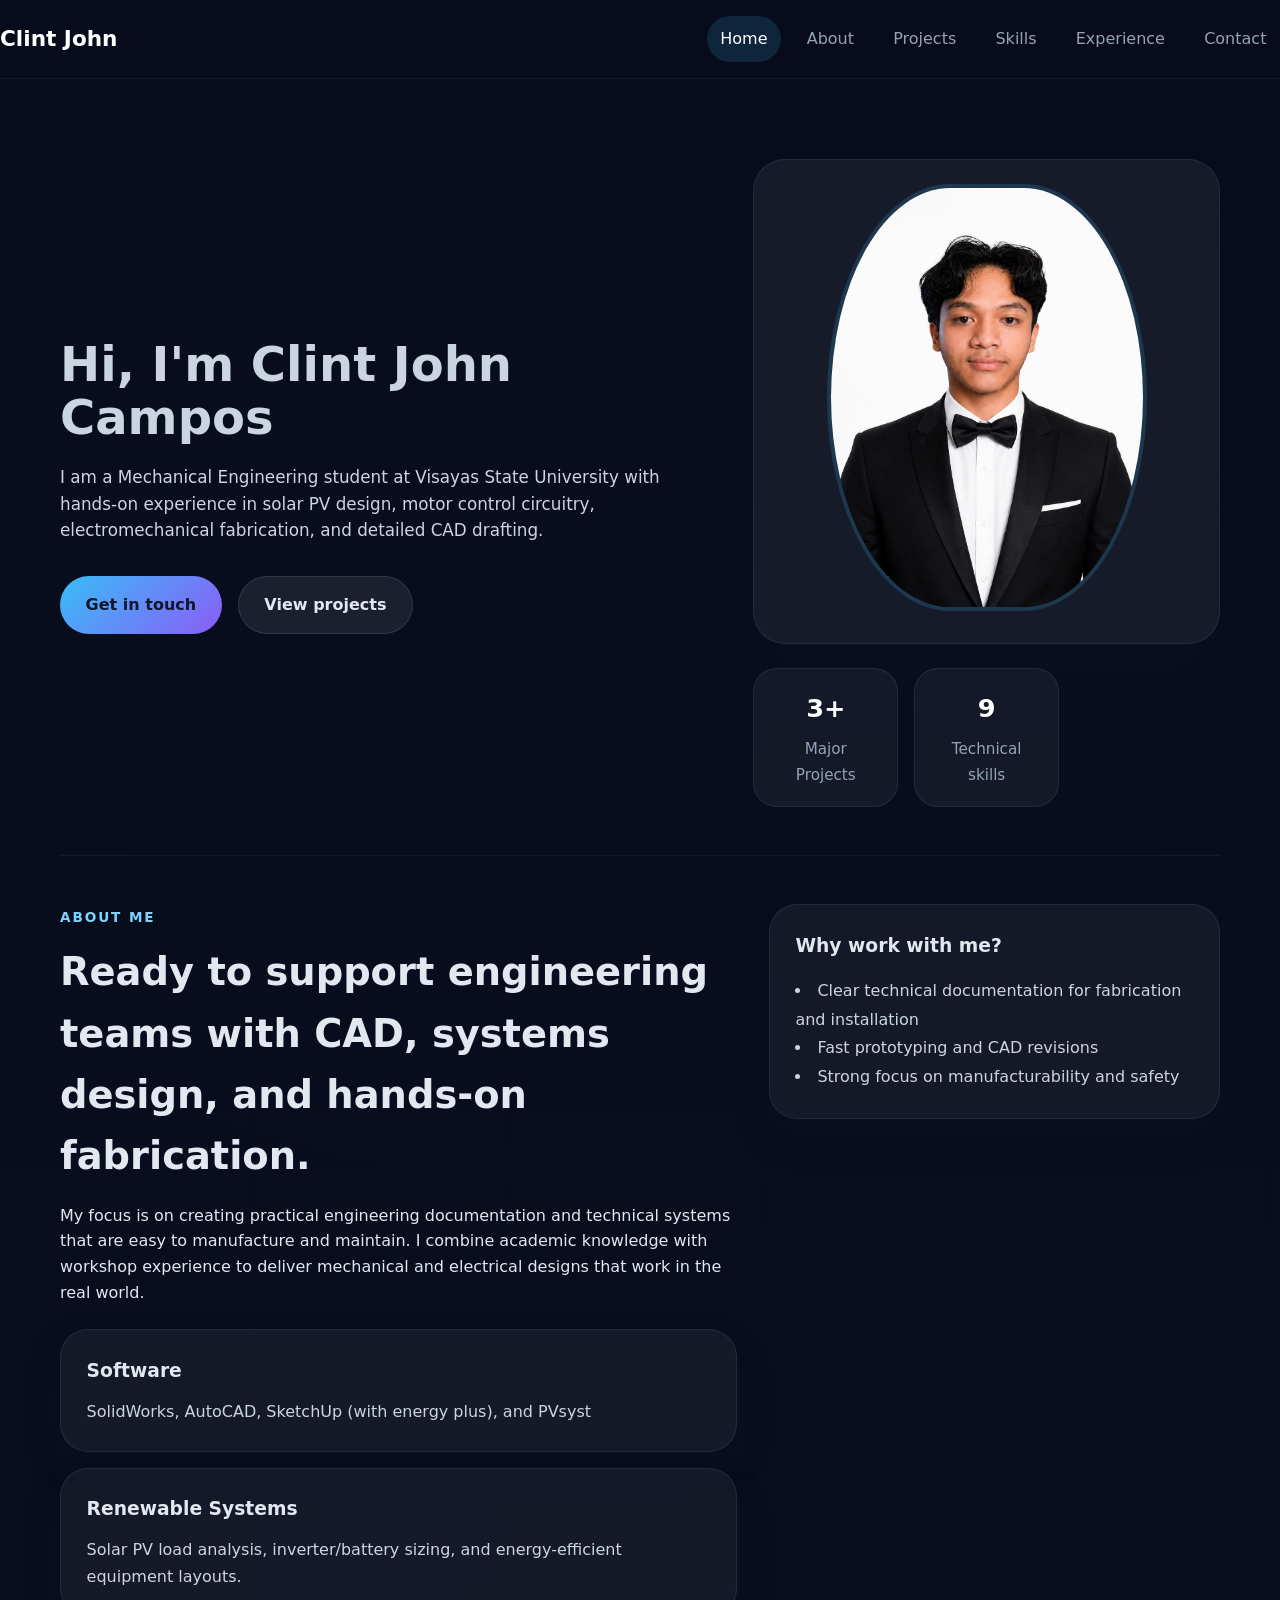
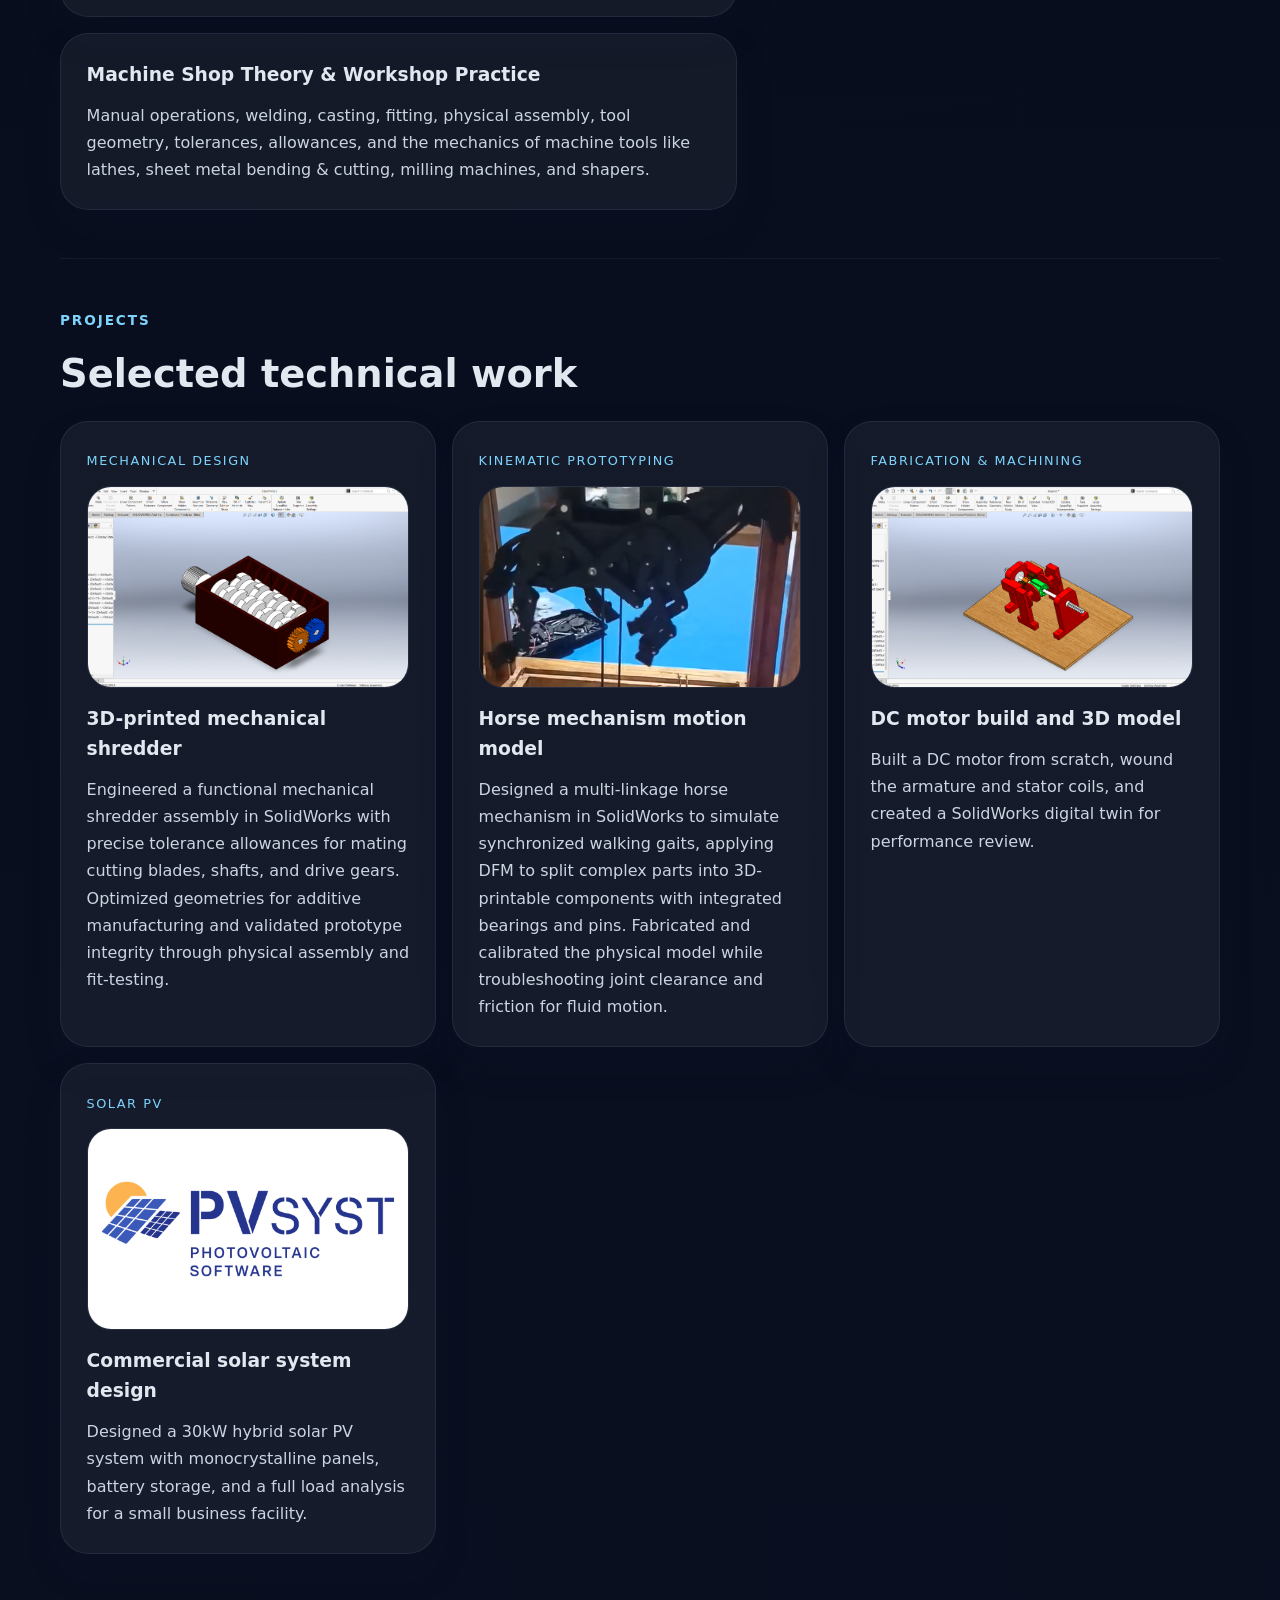
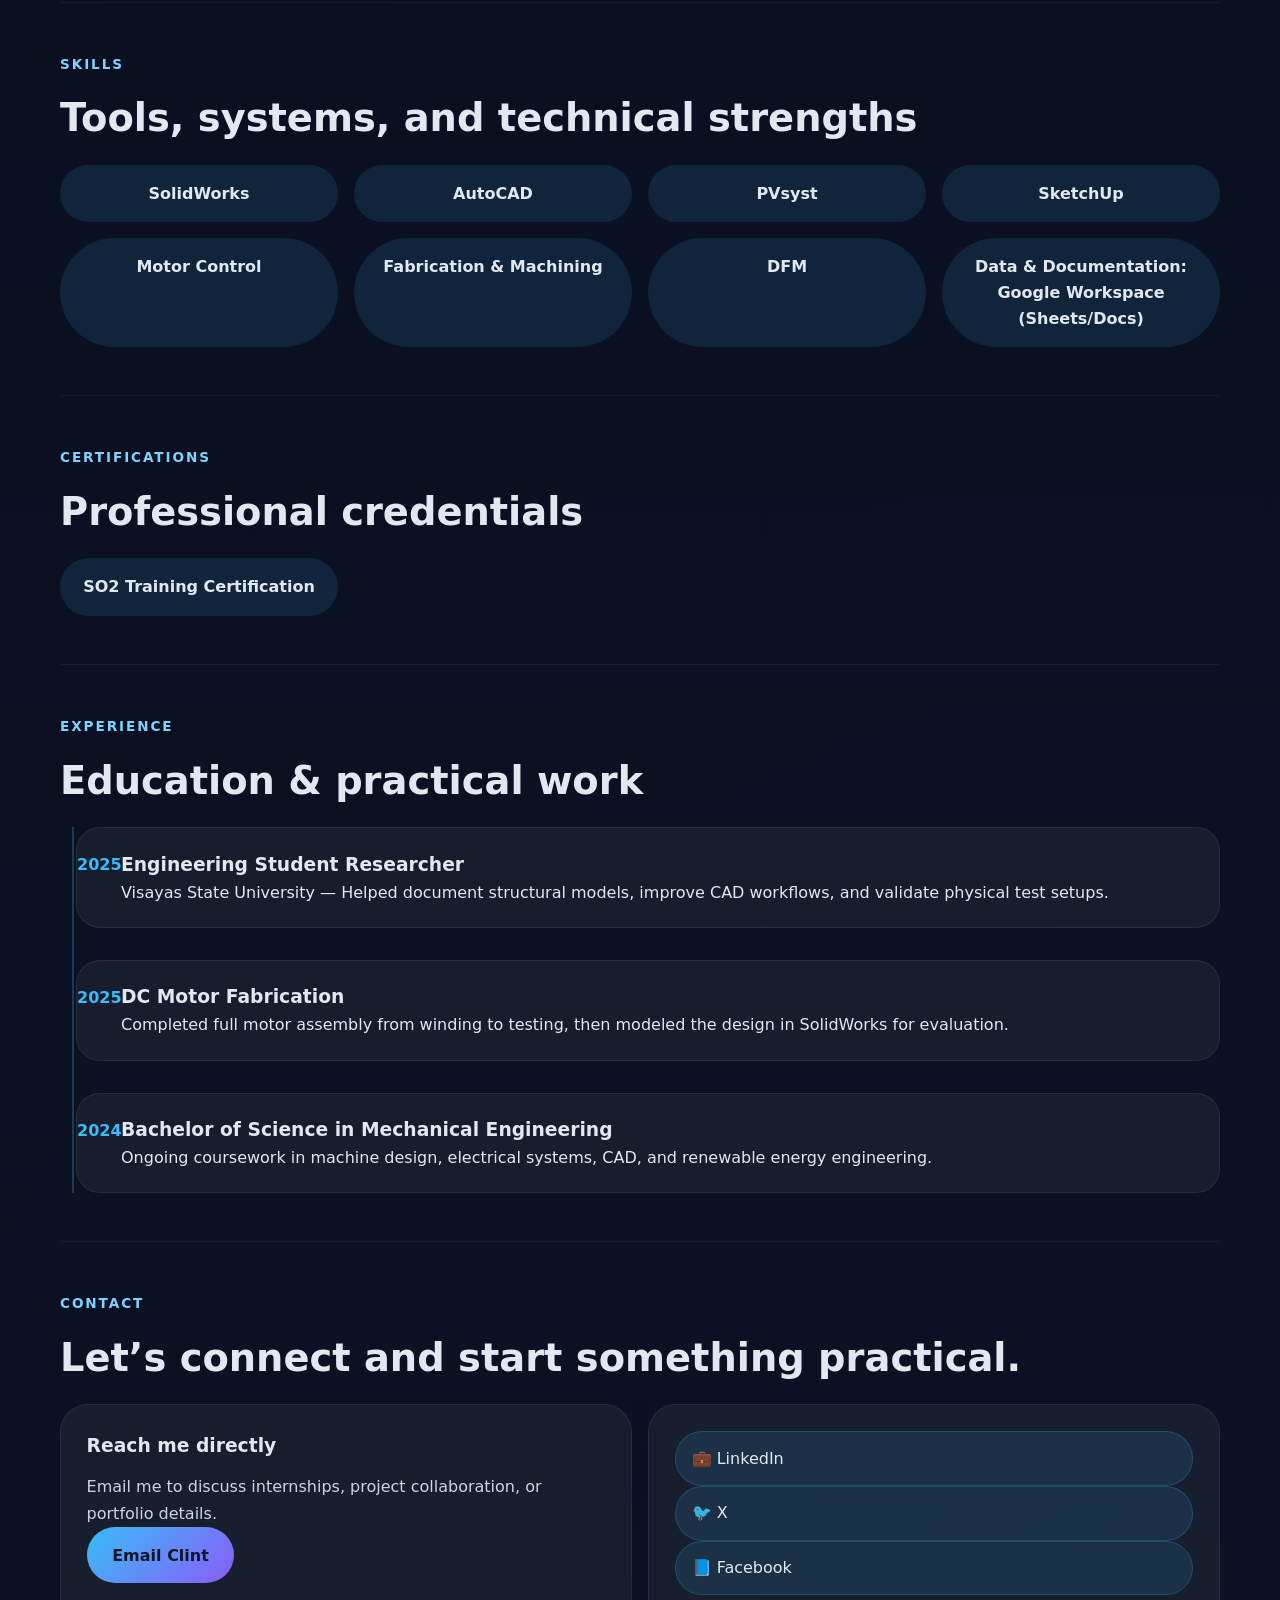
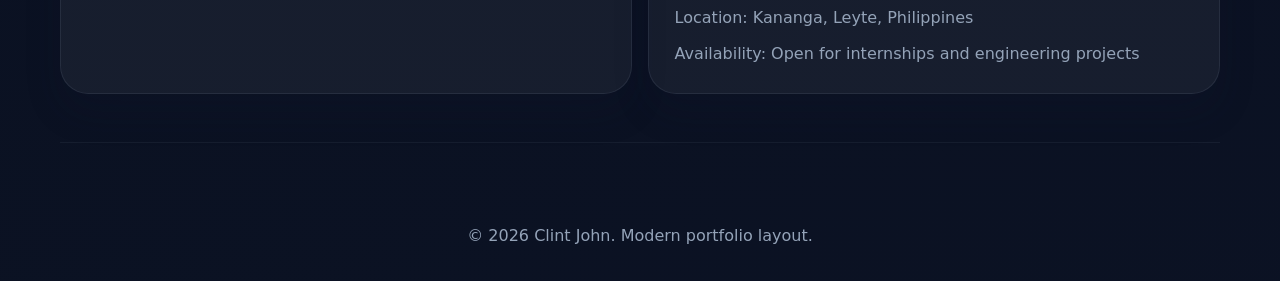
==== porfolio/index.html @ 3cd48ed6 "Move portfolio files to root for cleaner URL" ====
<!DOCTYPE html>
<html lang="en">
<head>
    <meta charset="UTF-8">
    <meta name="viewport" content="width=device-width, initial-scale=1.0">
    <title>Clint John Campos — Mechanical Draftsman Portfolio</title>
    <link rel="stylesheet" href="styles.css">
</head>
<body>
    <div class="page-shell">
        <header class="topbar">
            <a class="logo" href="#home">Clint John</a>
            <nav>
                <a href="#home" class="active">Home</a>
                <a href="#about">About</a>
                <a href="#projects">Projects</a>
                <a href="#skills">Skills</a>
                <a href="#experience">Experience</a>
                <a href="#contact">Contact</a>
            </nav>
        </header>

        <main class="container">
            <section id="home" class="hero section">
                <div class="hero-copy">
                    <h1 class="hero-greeting">Hi, I'm Clint John Campos</h1>
                    <p>I am a Mechanical Engineering student at Visayas State University with hands-on experience in solar PV design, motor control circuitry, electromechanical fabrication, and detailed CAD drafting.</p>
                    <div class="hero-actions">
                        <a href="#contact" class="button-primary">Get in touch</a>
                        <a href="#projects" class="button-secondary">View projects</a>
                    </div>
                </div>
                <div class="hero-panel">
                    <div class="hero-image-card">
                        <img src="assets/id.jpg" alt="Clint John Campos">
                    </div>
                    <div class="hero-stats">
                        <div>
                            <strong>3+</strong>
                            <span>Major Projects</span>
                        </div>
                        <div>
                            <strong>9</strong>
                            <span>Technical skills</span>
                        </div>
                    </div>
                </div>
            </section>

            <section id="about" class="section split-section">
                <div>
                    <div class="section-title">
                        <p class="section-label">About me</p>
                        <h2>Ready to support engineering teams with CAD, systems design, and hands-on fabrication.</h2>
                    </div>
                    <p>My focus is on creating practical engineering documentation and technical systems that are easy to manufacture and maintain. I combine academic knowledge with workshop experience to deliver mechanical and electrical designs that work in the real world.</p>
                    <div class="feature-list">
                        <div class="feature-card">
                            <h3>Software</h3>
                            <p>SolidWorks, AutoCAD, SketchUp (with energy plus), and PVsyst</p>
                        </div>
                        <div class="feature-card">
                            <h3>Renewable Systems</h3>
                            <p>Solar PV load analysis, inverter/battery sizing, and energy-efficient equipment layouts.</p>
                        </div>
                        <div class="feature-card">
                            <h3>Machine Shop Theory & Workshop Practice</h3>
                            <p>Manual operations, welding, casting, fitting, physical assembly, tool geometry, tolerances, allowances, and the mechanics of machine tools like lathes, sheet metal bending & cutting, milling machines, and shapers.</p>
                        </div>
                    </div>
                </div>
                <div class="about-panel">
                    <div class="about-card">
                        <h3>Why work with me?</h3>
                        <ul>
                            <li>Clear technical documentation for fabrication and installation</li>
                            <li>Fast prototyping and CAD revisions</li>
                            <li>Strong focus on manufacturability and safety</li>
                        </ul>
                    </div>
                </div>
            </section>

            <section id="projects" class="section">
                <div class="section-title">
                    <p class="section-label">Projects</p>
                    <h2>Selected technical work</h2>
                </div>
                <div class="card-grid project-grid">
                    <a href="#project-mechanical-design" class="card card-link">
                        <span class="card-label">Mechanical Design</span>
                        <div class="card-image-wrap">
                            <img src="assets/motor.png" alt="DC motor build and 3D model" class="card-image">
                        </div>
                        <h3>3D-printed mechanical shredder</h3>
                        <p>Engineered a functional mechanical shredder assembly in SolidWorks with precise tolerance allowances for mating cutting blades, shafts, and drive gears. Optimized geometries for additive manufacturing and validated prototype integrity through physical assembly and fit-testing.</p>
                    </a>
                    <a href="#project-kinematic-prototyping" class="card card-link">
                        <span class="card-label">Kinematic Prototyping</span>
                        <div class="card-image-wrap">
                            <img src="assets/horse.png" alt="Horse mechanism motion model" class="card-image">
                        </div>
                        <h3>Horse mechanism motion model</h3>
                        <p>Designed a multi-linkage horse mechanism in SolidWorks to simulate synchronized walking gaits, applying DFM to split complex parts into 3D-printable components with integrated bearings and pins. Fabricated and calibrated the physical model while troubleshooting joint clearance and friction for fluid motion.</p>
                    </a>
                    <a href="#contact" class="card card-link">
                        <span class="card-label">Fabrication & Machining</span>
                        <div class="card-image-wrap">
                            <img src="assets/shredder.png" alt="3D-printed mechanical shredder" class="card-image">
                        </div>
                        <h3>DC motor build and 3D model</h3>
                        <p>Built a DC motor from scratch, wound the armature and stator coils, and created a SolidWorks digital twin for performance review.</p>
                    </a>
                    <a href="#contact" class="card card-link">
                        <span class="card-label">Solar PV</span>
                        <div class="card-image-wrap">
                            <img src="assets/open-graph.png" alt="Commercial solar system design" class="card-image">
                        </div>
                        <h3>Commercial solar system design</h3>
                        <p>Designed a 30kW hybrid solar PV system with monocrystalline panels, battery storage, and a full load analysis for a small business facility.</p>
                    </a>
                </div>
            </section>

            <section id="skills" class="section">
                <div class="section-title">
                    <p class="section-label">Skills</p>
                    <h2>Tools, systems, and technical strengths</h2>
                </div>
                <div class="skills-grid">
                    <div class="skill-pill">SolidWorks</div>
                    <div class="skill-pill">AutoCAD</div>
                    <div class="skill-pill">PVsyst</div>
                    <div class="skill-pill">SketchUp</div>
                    <div class="skill-pill">Motor Control</div>
                    <div class="skill-pill">Fabrication & Machining</div>
                    <div class="skill-pill">DFM</div>
                    <div class="skill-pill">Data & Documentation: Google Workspace (Sheets/Docs)</div>
                </div>
            </section>

            <section id="certifications" class="section">
                <div class="section-title">
                    <p class="section-label">Certifications</p>
                    <h2>Professional credentials</h2>
                </div>
                <div class="skills-grid">
                    <div class="skill-pill">SO2 Training Certification</div>
                </div>
            </section>

            <section id="experience" class="section timeline-section">
                <div class="section-title">
                    <p class="section-label">Experience</p>
                    <h2>Education & practical work</h2>
                </div>
                <div class="timeline-list">
                    <div class="timeline-item">
                        <span>2025</span>
                        <div>
                            <h3>Engineering Student Researcher</h3>
                            <p>Visayas State University — Helped document structural models, improve CAD workflows, and validate physical test setups.</p>
                        </div>
                    </div>
                    <div class="timeline-item">
                        <span>2025</span>
                        <div>
                            <h3>DC Motor Fabrication</h3>
                            <p>Completed full motor assembly from winding to testing, then modeled the design in SolidWorks for evaluation.</p>
                        </div>
                    </div>
                    <div class="timeline-item">
                        <span>2024</span>
                        <div>
                            <h3>Bachelor of Science in Mechanical Engineering</h3>
                            <p>Ongoing coursework in machine design, electrical systems, CAD, and renewable energy engineering.</p>
                        </div>
                    </div>
                </div>
            </section>

            <section id="contact" class="section contact-section">
                <div class="section-title">
                    <p class="section-label">Contact</p>
                    <h2>Let’s connect and start something practical.</h2>
                </div>
                <div class="contact-grid">
                    <div class="contact-card">
                        <h3>Reach me directly</h3>
                        <p>Email me to discuss internships, project collaboration, or portfolio details.</p>
                        <a class="button-primary" href="https://mail.google.com/mail/?view=cm&fs=1&to=clintjohn.campos24@gmail.com" target="_blank" rel="noreferrer">Email Clint</a>
                    </div>
                    <div class="contact-card contact-links">
                        <a class="contact-icon" href="https://www.linkedin.com/in/clint-john-campos-a99242406" target="_blank" rel="noreferrer">💼 LinkedIn</a>
                        <a class="contact-icon" href="https://x.com/Clint_John1124" target="_blank" rel="noreferrer">🐦 X</a>
                        <a class="contact-icon" href="https://www.facebook.com/clintjohn.campos1124" target="_blank" rel="noreferrer">📘 Facebook</a>
                        <div class="contact-meta">
                            <p>Location: Kananga, Leyte, Philippines</p>
                            <p>Availability: Open for internships and engineering projects</p>
                        </div>
                    </div>
                </div>
            </section>
        </main>

        <footer class="footer">
            <p>© 2026 Clint John. Modern portfolio layout.</p>
        </footer>
    </div>

    <!-- Image Lightbox Modal -->
    <div id="imageModal" class="image-modal">
        <div class="modal-content">
            <button class="modal-close" aria-label="Close image">&times;</button>
            <img id="modalImage" src="" alt="Expanded project image">
            <button class="modal-prev" aria-label="Previous image">&larr;</button>
            <button class="modal-next" aria-label="Next image">&rarr;</button>
        </div>
    </div>

    <script src="script.js"></script>
</body>
</html>
---- porfolio/styles.css ----
* {
    box-sizing: border-box;
    margin: 0;
    padding: 0;
}

body {
    font-family: Inter, system-ui, -apple-system, BlinkMacSystemFont, 'Segoe UI', sans-serif;
    background: radial-gradient(circle at top, rgba(56, 189, 248, 0.14), transparent 35%),
                radial-gradient(circle at bottom right, rgba(124, 58, 237, 0.12), transparent 28%),
                #020617;
    color: #e2e8f0;
    min-height: 100vh;
    line-height: 1.6;
    scroll-behavior: smooth;
}

.page-shell {
    background: linear-gradient(180deg, rgba(8, 12, 28, 0.96), rgba(11, 18, 35, 0.98));
    min-height: 100vh;
}

.container {
    width: min(1160px, calc(100% - 2rem));
    margin: 0 auto;
    padding: 1rem 0 3rem;
}

.topbar {
    position: sticky;
    top: 0;
    z-index: 20;
    display: flex;
    align-items: center;
    justify-content: space-between;
    gap: 1rem;
    padding: 1rem 0;
    backdrop-filter: blur(16px);
    background: rgba(8, 12, 28, 0.8);
    border-bottom: 1px solid rgba(148, 163, 184, 0.08);
}

.logo {
    color: #ffffff;
    font-size: 1.35rem;
    font-weight: 700;
    text-decoration: none;
}

nav {
    display: flex;
    flex-wrap: wrap;
    gap: 0.75rem;
    align-items: center;
}

nav a {
    color: #94a3b8;
    text-decoration: none;
    padding: 0.65rem 0.85rem;
    border-radius: 999px;
    transition: background 0.2s ease, color 0.2s ease;
}

nav a:hover,
nav a.active {
    background: rgba(56, 189, 248, 0.14);
    color: #ffffff;
}

.section {
    padding: 3rem 0;
    border-bottom: 1px solid rgba(148, 163, 184, 0.08);
}

.section-label {
    display: inline-block;
    margin-bottom: 0.75rem;
    color: #7dd3fc;
    font-weight: 700;
    text-transform: uppercase;
    letter-spacing: 0.14em;
    font-size: 0.85rem;
}

.section-title h2 {
    font-size: clamp(2rem, 3vw, 2.8rem);
    margin-bottom: 1rem;
}

.hero {
    display: grid;
    grid-template-columns: 1.4fr 1fr;
    gap: 2.5rem;
    align-items: center;
    padding: 4rem 0 3rem;
}

.hero-copy {
    max-width: 680px;
}

.eyebrow {
    display: inline-block;
    margin-bottom: 1rem;
    color: #7dd3fc;
    font-weight: 700;
    letter-spacing: 0.12em;
    text-transform: uppercase;
    font-size: 0.85rem;
}

.hero-greeting {
    font-size: clamp(1rem, 2.2vw, 1.4rem);
    color: #cbd5e1;
    margin: 0.35rem 0 1rem;
    font-weight: 700;
    max-width: 320px;
}

.hero-copy h1 {
    font-size: clamp(2rem, 4vw, 3rem);
    line-height: 1.1;
    margin-bottom: 1.25rem;
    max-width: 100%;
}

.hero-copy p {
    max-width: 62ch;
    color: #cbd5e1;
    margin-bottom: 2rem;
    font-size: 1.05rem;
}

.hero-actions {
    display: flex;
    flex-wrap: wrap;
    gap: 1rem;
}

.button-primary,
.button-secondary {
    display: inline-flex;
    align-items: center;
    justify-content: center;
    gap: 0.5rem;
    padding: 0.95rem 1.6rem;
    border-radius: 999px;
    text-decoration: none;
    font-weight: 600;
    transition: transform 0.2s ease, box-shadow 0.2s ease, background 0.2s ease;
}

.button-primary {
    background: linear-gradient(135deg, #38bdf8, #8b5cf6);
    color: #0f172a;
}

.button-secondary {
    background: rgba(255,255,255,0.08);
    border: 1px solid rgba(148,163,184,0.18);
    color: #e2e8f0;
}

.button-primary:hover,
.button-secondary:hover {
    transform: translateY(-2px);
    box-shadow: 0 18px 45px rgba(56, 189, 248, 0.18);
}

.hero-panel {
    display: grid;
    gap: 1.5rem;
}

.hero-image-card {
    background: rgba(255,255,255,0.06);
    border: 1px solid rgba(148, 163, 184, 0.12);
    border-radius: 2rem;
    padding: 1.5rem;
    box-shadow: 0 30px 80px rgba(15, 23, 42, 0.25);
    text-align: center;
}

.hero-image-card img {
    width: min(100%, 320px);
    max-width: 320px;
    aspect-ratio: 3 / 4;
    object-fit: cover;
    border-radius: 50% / 65%;
    border: 4px solid rgba(56, 189, 248, 0.18);
}

.hero-stats {
    display: grid;
    grid-template-columns: repeat(3, minmax(0, 1fr));
    gap: 1rem;
}

.hero-stats div {
    background: rgba(255,255,255,0.05);
    border: 1px solid rgba(148, 163, 184, 0.12);
    border-radius: 1.5rem;
    padding: 1.2rem;
    text-align: center;
}

.hero-stats strong {
    display: block;
    font-size: 1.6rem;
    margin-bottom: 0.45rem;
    color: #ffffff;
}

.hero-stats span {
    color: #94a3b8;
    font-size: 0.95rem;
}

.split-section {
    display: grid;
    grid-template-columns: 1.5fr 1fr;
    gap: 2rem;
    align-items: start;
}

.feature-list,
.card-grid,
.skills-grid,
.timeline-list,
.contact-grid {
    display: grid;
    gap: 1rem;
}

.feature-list {
    margin-top: 1.5rem;
}

.feature-card,
.card,
.about-card,
.contact-card {
    background: rgba(255,255,255,0.05);
    border: 1px solid rgba(148, 163, 184, 0.12);
    border-radius: 1.75rem;
    padding: 1.6rem;
    box-shadow: 0 18px 35px rgba(15, 23, 42, 0.18);
    transition: transform 0.25s ease, box-shadow 0.25s ease, border-color 0.25s ease;
}

.card-link {
    display: block;
    color: inherit;
    text-decoration: none;
}

.card-link:focus-visible {
    outline: 3px solid rgba(56, 189, 248, 0.45);
    outline-offset: 4px;
}

.card:hover,
.card-link:hover {
    transform: translateY(-6px);
    box-shadow: 0 30px 65px rgba(15, 23, 42, 0.28);
    border-color: rgba(56, 189, 248, 0.24);
}

.feature-card h3,
.card h3,
.about-card h3,
.contact-card h3 {
    margin-bottom: 0.75rem;
}

.card-image-wrap {
    overflow: hidden;
    border-radius: 1.5rem;
    margin-bottom: 1rem;
    border: 1px solid rgba(148, 163, 184, 0.15);
}

.card-image {
    width: 100%;
    display: block;
    object-fit: cover;
    aspect-ratio: 16 / 10;
    transition: transform 0.35s ease;
}

.card:hover .card-image {
    transform: scale(1.04);
}

.feature-card p,
.card p,
.about-card p,
.contact-card p {
    color: #cbd5e1;
    line-height: 1.7;
}

.about-card ul {
    list-style: disc inside;
    color: #cbd5e1;
    margin-top: 1rem;
    line-height: 1.8;
}

.project-grid {
    grid-template-columns: repeat(3, minmax(0, 1fr));
}

.project-grid .card {
    min-height: 230px;
}

.card-label {
    display: inline-flex;
    margin-bottom: 0.85rem;
    font-size: 0.8rem;
    letter-spacing: 0.12em;
    text-transform: uppercase;
    color: #7dd3fc;
}

.skills-grid {
    grid-template-columns: repeat(4, minmax(0, 1fr));
}

.skill-pill {
    padding: 1rem 1.25rem;
    border-radius: 999px;
    background: rgba(56, 189, 248, 0.12);
    color: #e2e8f0;
    text-align: center;
    font-weight: 600;
}

.timeline-list {
    position: relative;
    padding-left: 1rem;
}

.timeline-list::before {
    content: '';
    position: absolute;
    left: 12px;
    top: 0;
    bottom: 0;
    width: 2px;
    background: rgba(56, 189, 248, 0.25);
}

.timeline-item {
    position: relative;
    padding: 1.35rem 1.5rem 1.35rem 2.75rem;
    border-radius: 1.5rem;
    background: rgba(255,255,255,0.05);
    border: 1px solid rgba(148, 163, 184, 0.12);
}

.timeline-item + .timeline-item {
    margin-top: 1rem;
}

.timeline-item span {
    position: absolute;
    left: 0;
    top: 1.5rem;
    width: 2.5rem;
    color: #38bdf8;
    font-weight: 700;
}

.contact-grid {
    grid-template-columns: 1fr 1fr;
}

.contact-links {
    display: grid;
}

.contact-meta p {
    color: #94a3b8;
    margin: 0.55rem 0 0;
}

.footer {
    padding: 2rem 0;
    text-align: center;
    color: #94a3b8;
}

.contact-icon {
    display: inline-flex;
    align-items: center;
    gap: 0.4rem;
    color: #e2e8f0;
    text-decoration: none;
    background: rgba(56, 189, 248, 0.12);
    border: 1px solid rgba(56, 189, 248, 0.2);
    padding: 0.85rem 1rem;
    border-radius: 999px;
    position: relative;
    overflow: hidden;
    transition: transform 0.2s ease, background 0.2s ease, box-shadow 0.2s ease;
}

.contact-icon:hover {
    background: rgba(56, 189, 248, 0.22);
    transform: translateY(-1px);
    box-shadow: 0 14px 26px rgba(56, 189, 248, 0.18);
}

.contact-icon:active {
    transform: translateY(0) scale(0.98);
}

.contact-icon .ripple {
    position: absolute;
    border-radius: 50%;
    background: rgba(255, 255, 255, 0.35);
    transform: scale(0);
    animation: ripple 0.65s ease-out;
    pointer-events: none;
}

@keyframes ripple {
    to {
        transform: scale(14);
        opacity: 0;
    }
}

/* Image Lightbox Modal */
.image-modal {
    display: none;
    position: fixed;
    top: 0;
    left: 0;
    width: 100%;
    height: 100%;
    background: rgba(0, 0, 0, 0.9);
    z-index: 1000;
    align-items: center;
    justify-content: center;
    animation: fadeIn 0.3s ease;
    backdrop-filter: blur(4px);
}

.image-modal.active {
    display: flex;
}

@keyframes fadeIn {
    from {
        opacity: 0;
    }
    to {
        opacity: 1;
    }
}

.modal-content {
    position: relative;
    max-width: 90vw;
    max-height: 85vh;
    animation: slideUp 0.3s ease;
}

@keyframes slideUp {
    from {
        transform: translateY(20px);
        opacity: 0;
    }
    to {
        transform: translateY(0);
        opacity: 1;
    }
}

#modalImage {
    width: 100%;
    height: 100%;
    object-fit: contain;
    border-radius: 1rem;
    box-shadow: 0 50px 120px rgba(0, 0, 0, 0.4);
}

.modal-close {
    position: absolute;
    top: -45px;
    right: 0;
    background: rgba(255, 255, 255, 0.1);
    border: 1px solid rgba(255, 255, 255, 0.2);
    color: #ffffff;
    font-size: 2.5rem;
    width: 50px;
    height: 50px;
    border-radius: 50%;
    cursor: pointer;
    display: flex;
    align-items: center;
    justify-content: center;
    transition: background 0.2s ease, transform 0.2s ease;
    padding: 0;
}

.modal-close:hover {
    background: rgba(255, 255, 255, 0.2);
    transform: scale(1.1);
}

.modal-close:active {
    transform: scale(0.95);
}

.modal-prev,
.modal-next {
    position: absolute;
    top: 50%;
    transform: translateY(-50%);
    background: rgba(255, 255, 255, 0.1);
    border: 1px solid rgba(255, 255, 255, 0.2);
    color: #ffffff;
    font-size: 1.8rem;
    width: 50px;
    height: 50px;
    border-radius: 50%;
    cursor: pointer;
    display: flex;
    align-items: center;
    justify-content: center;
    transition: background 0.2s ease, transform 0.2s ease;
    padding: 0;
}

.modal-prev:hover,
.modal-next:hover {
    background: rgba(255, 255, 255, 0.2);
}

.modal-prev:active,
.modal-next:active {
    transform: translateY(-50%) scale(0.9);
}

.modal-prev {
    left: -70px;
}

.modal-next {
    right: -70px;
}

.modal-prev:disabled,
.modal-next:disabled {
    opacity: 0.3;
    cursor: not-allowed;
}

.card-image {
    cursor: pointer;
}

.card-image:hover {
    opacity: 0.9;
}

@media (max-width: 768px) {
    .modal-close {
        top: 10px;
        right: 10px;
    }

    .modal-prev,
    .modal-next {
        width: 40px;
        height: 40px;
        font-size: 1.4rem;
    }

    .modal-prev {
        left: 10px;
    }

    .modal-next {
        right: 10px;
    }

    .modal-content {
        max-width: 95vw;
        max-height: 80vh;
    }
}

@media (max-width: 980px) {
    .hero,
    .split-section,
    .contact-grid {
        grid-template-columns: 1fr;
    }

    .hero-stats,
    .hero-actions,
    .project-grid,
    .skills-grid {
        grid-template-columns: 1fr;
    }
}

@media (max-width: 760px) {
    .topbar {
        flex-direction: column;
        align-items: flex-start;
    }

    nav {
        justify-content: center;
    }
}

@media (max-width: 520px) {
    .hero-copy h1 {
        font-size: 2.4rem;
    }

    .button-primary,
    .button-secondary {
        width: 100%;
    }

    .hero-image-card img {
        width: 100%;
    }
}
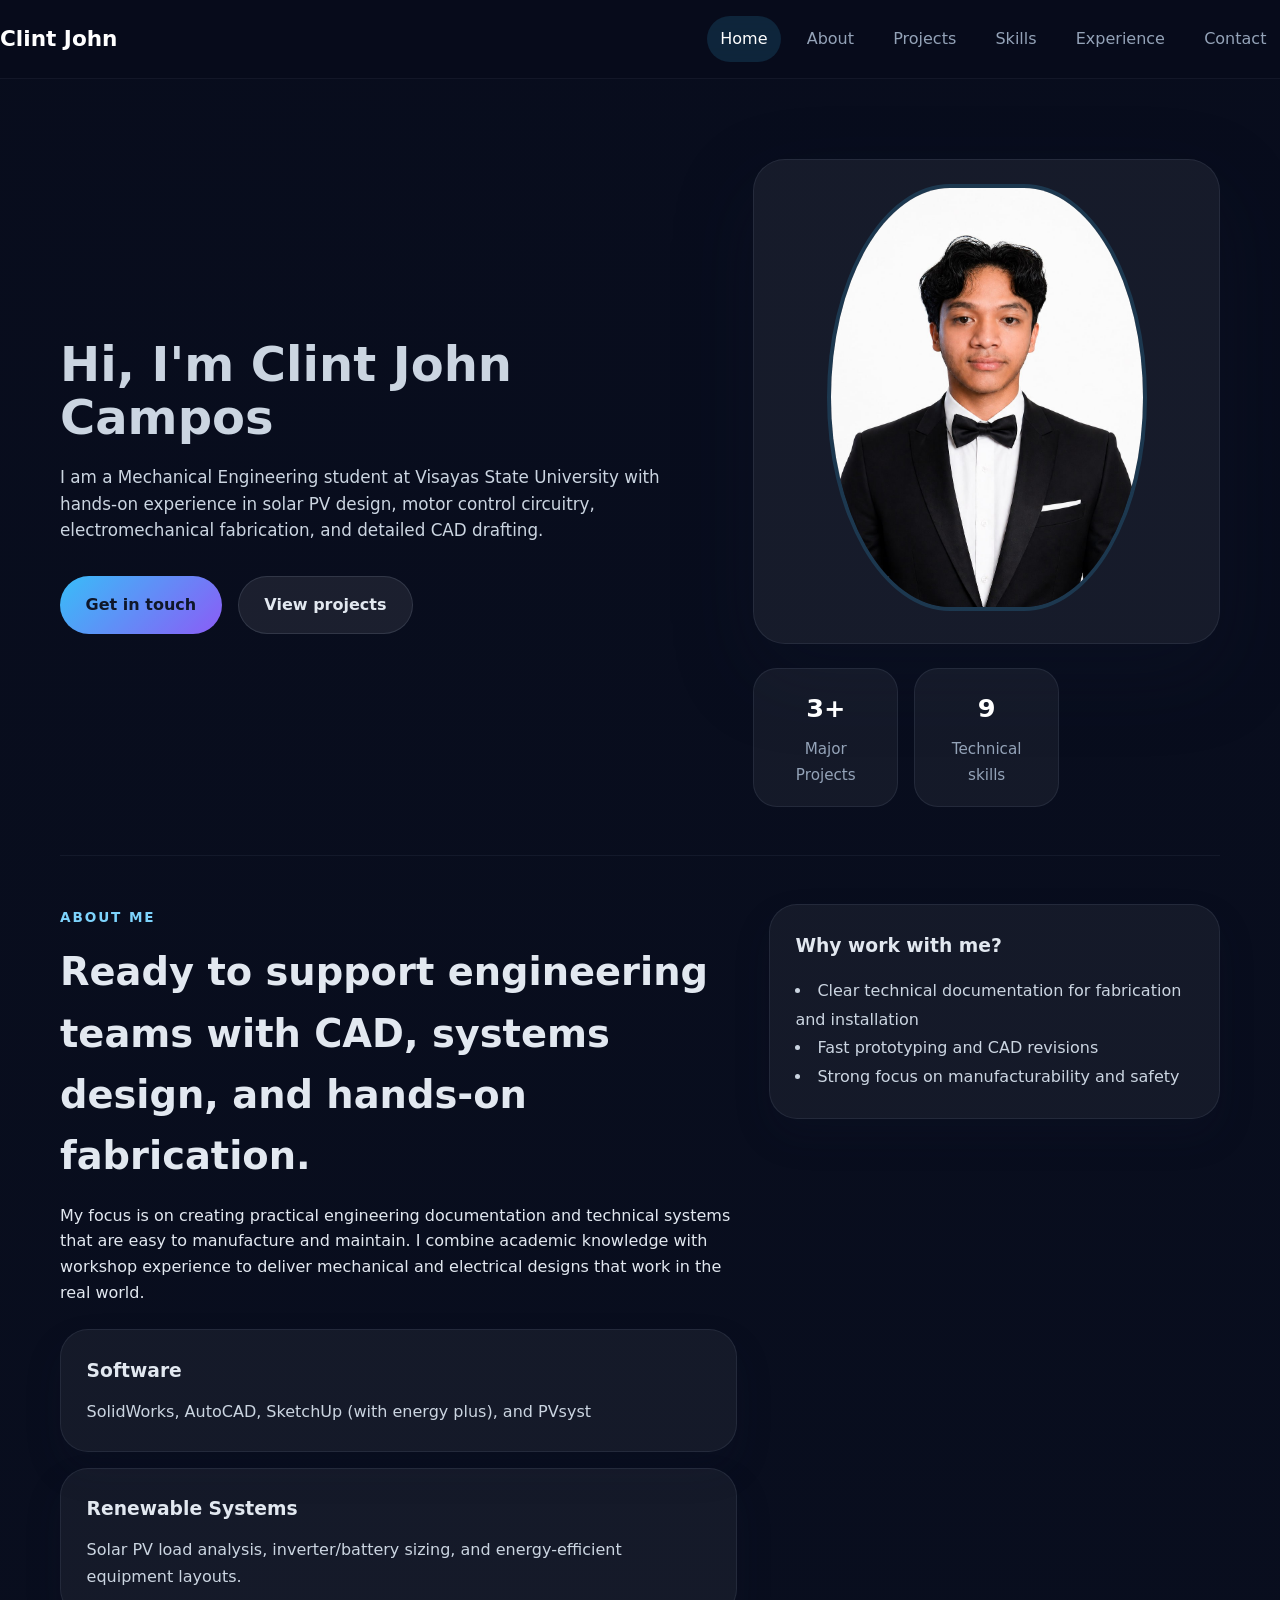
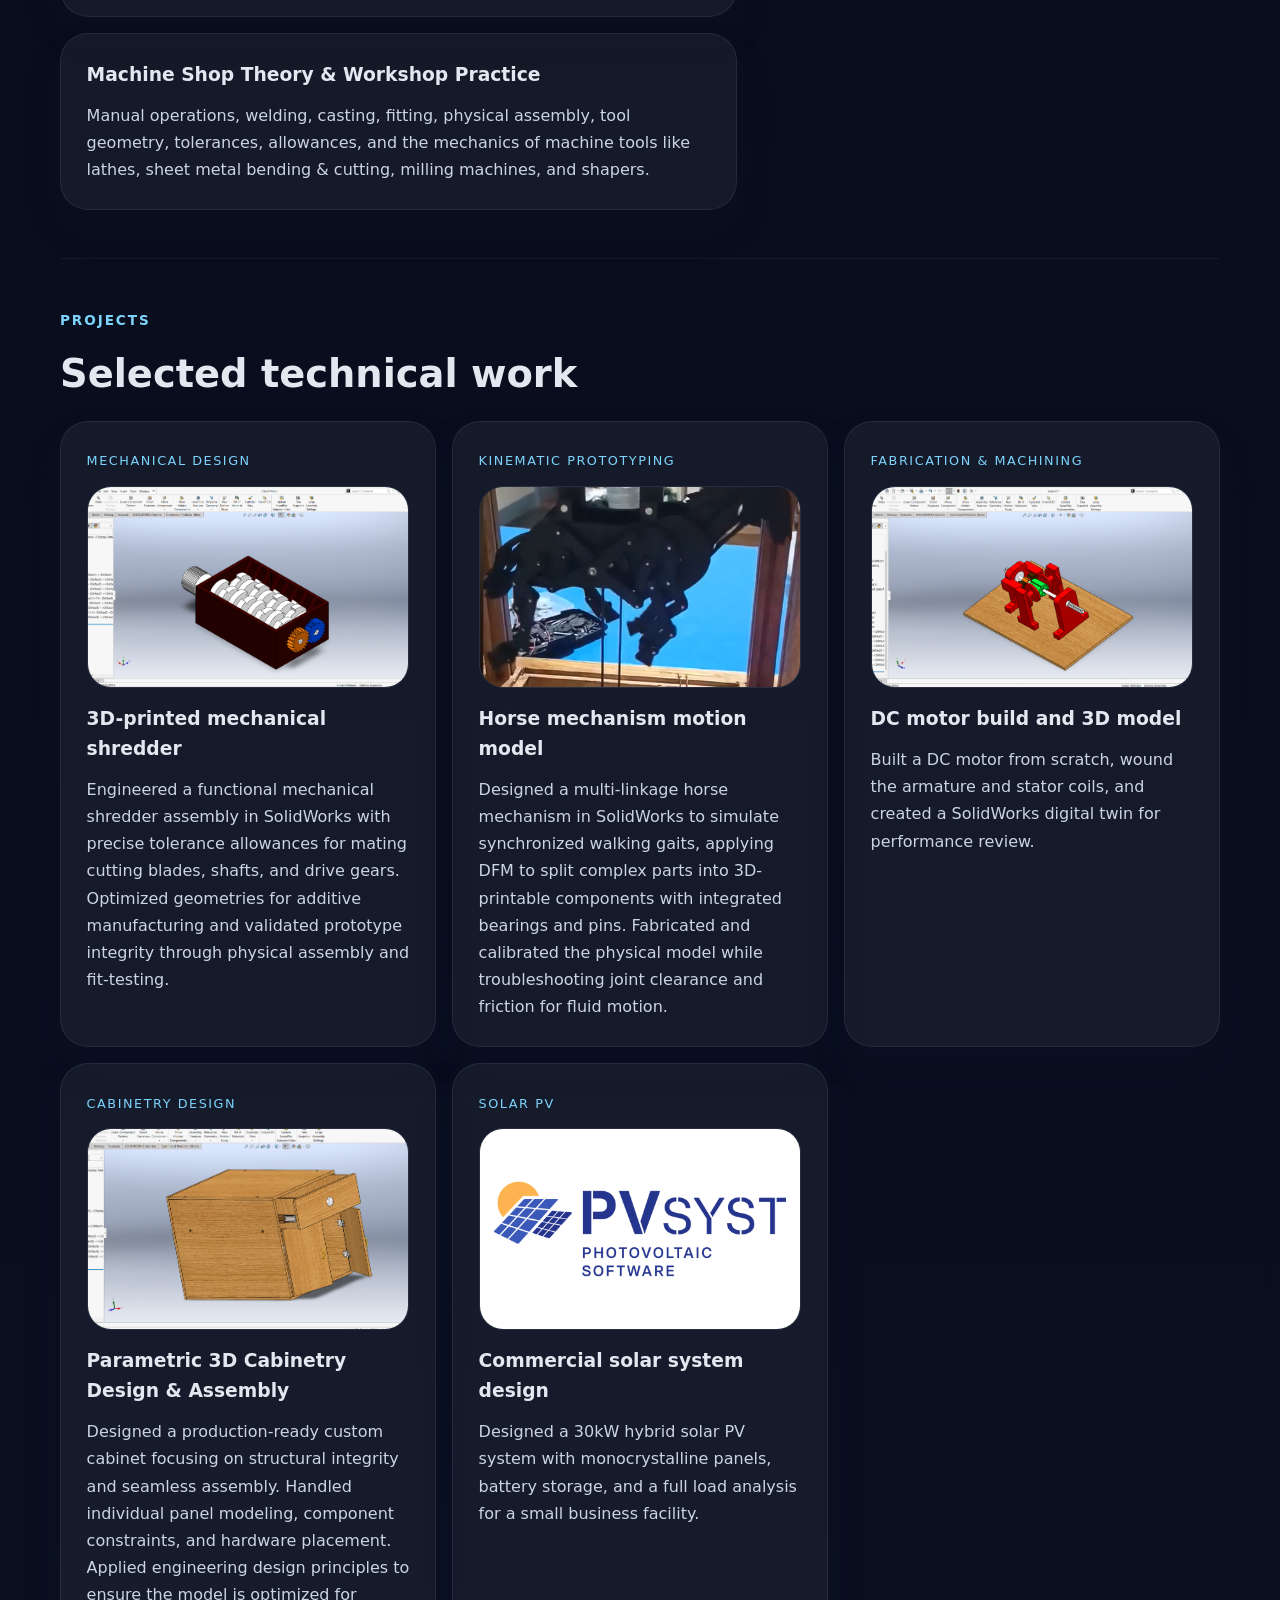
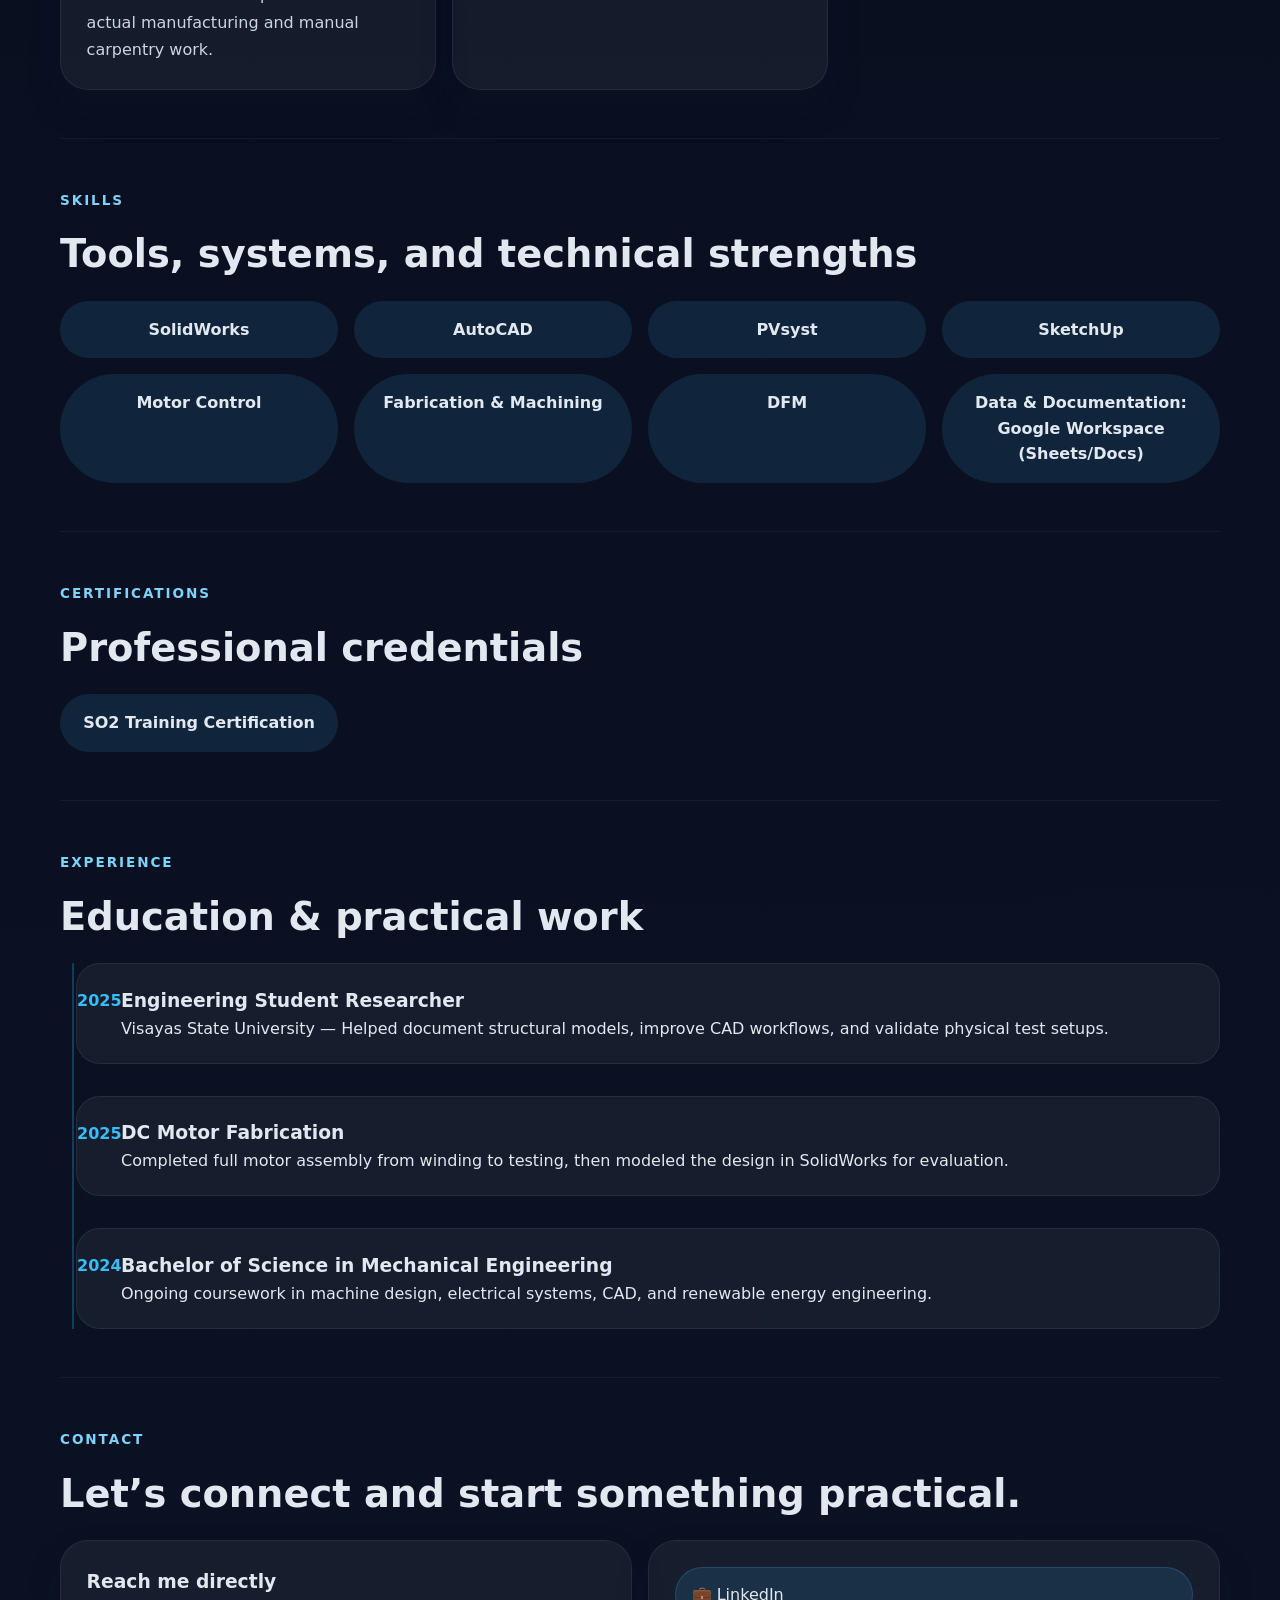
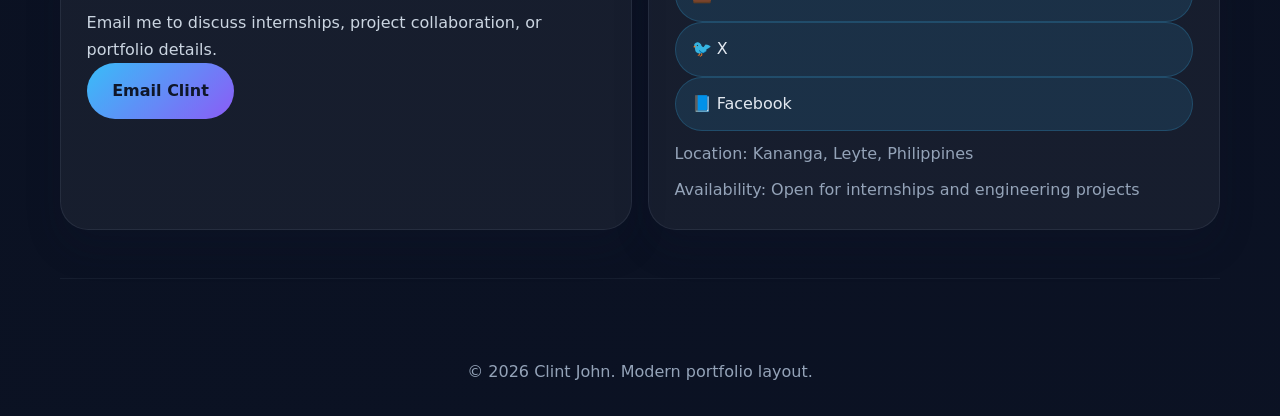
==== commit 99beb4bf: "Successfully moved files to root" ====
--- a/porfolio/index.html
+++ b/porfolio/index.html
@@ -112,6 +112,14 @@
                         <p>Built a DC motor from scratch, wound the armature and stator coils, and created a SolidWorks digital twin for performance review.</p>
                     </a>
                     <a href="#contact" class="card card-link">
+                        <span class="card-label">Cabinetry Design</span>
+                        <div class="card-image-wrap">
+                            <img src="assets/Screenshot 2026-06-17 211626.png" alt="Parametric cabinetry assembly" class="card-image">
+                        </div>
+                        <h3>Parametric 3D Cabinetry Design & Assembly</h3>
+                        <p>Designed a production-ready custom cabinet focusing on structural integrity and seamless assembly. Handled individual panel modeling, component constraints, and hardware placement. Applied engineering design principles to ensure the model is optimized for actual manufacturing and manual carpentry work.</p>
+                    </a>
+                    <a href="#contact" class="card card-link">
                         <span class="card-label">Solar PV</span>
                         <div class="card-image-wrap">
                             <img src="assets/open-graph.png" alt="Commercial solar system design" class="card-image">
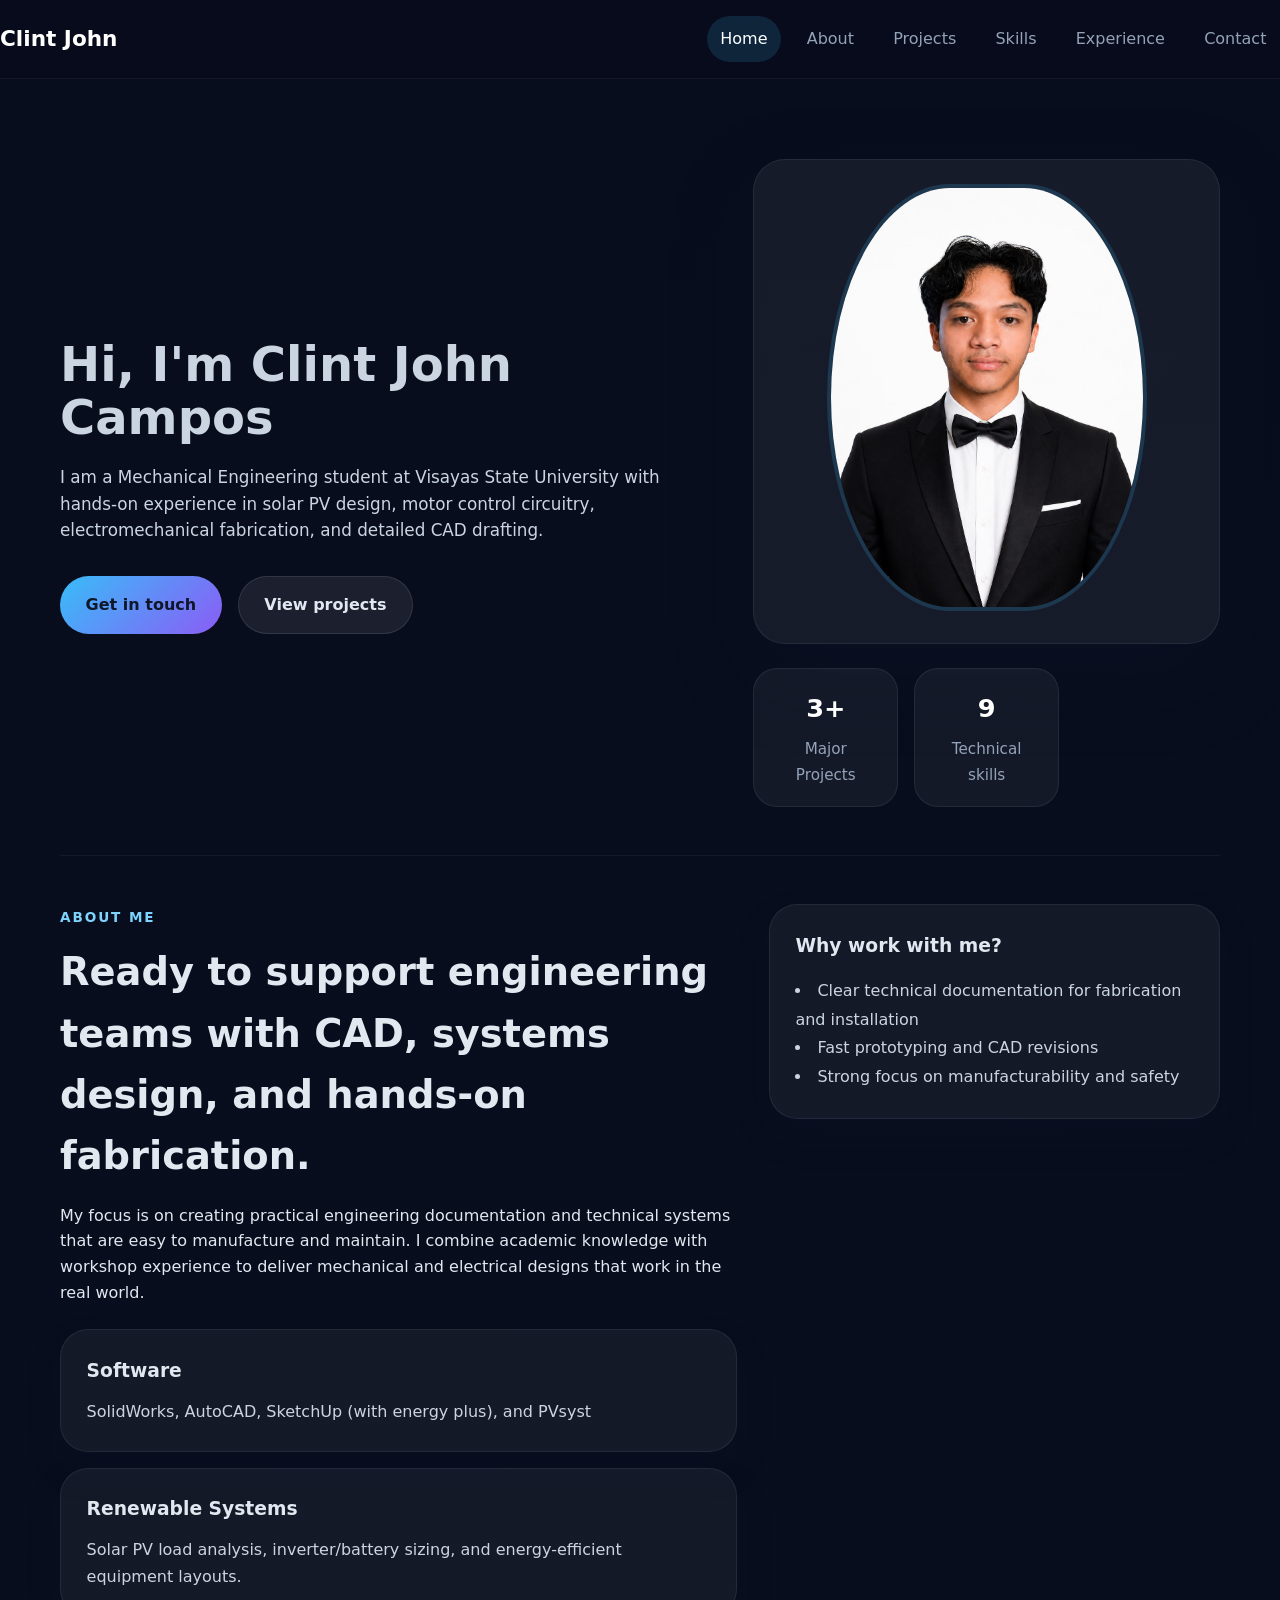
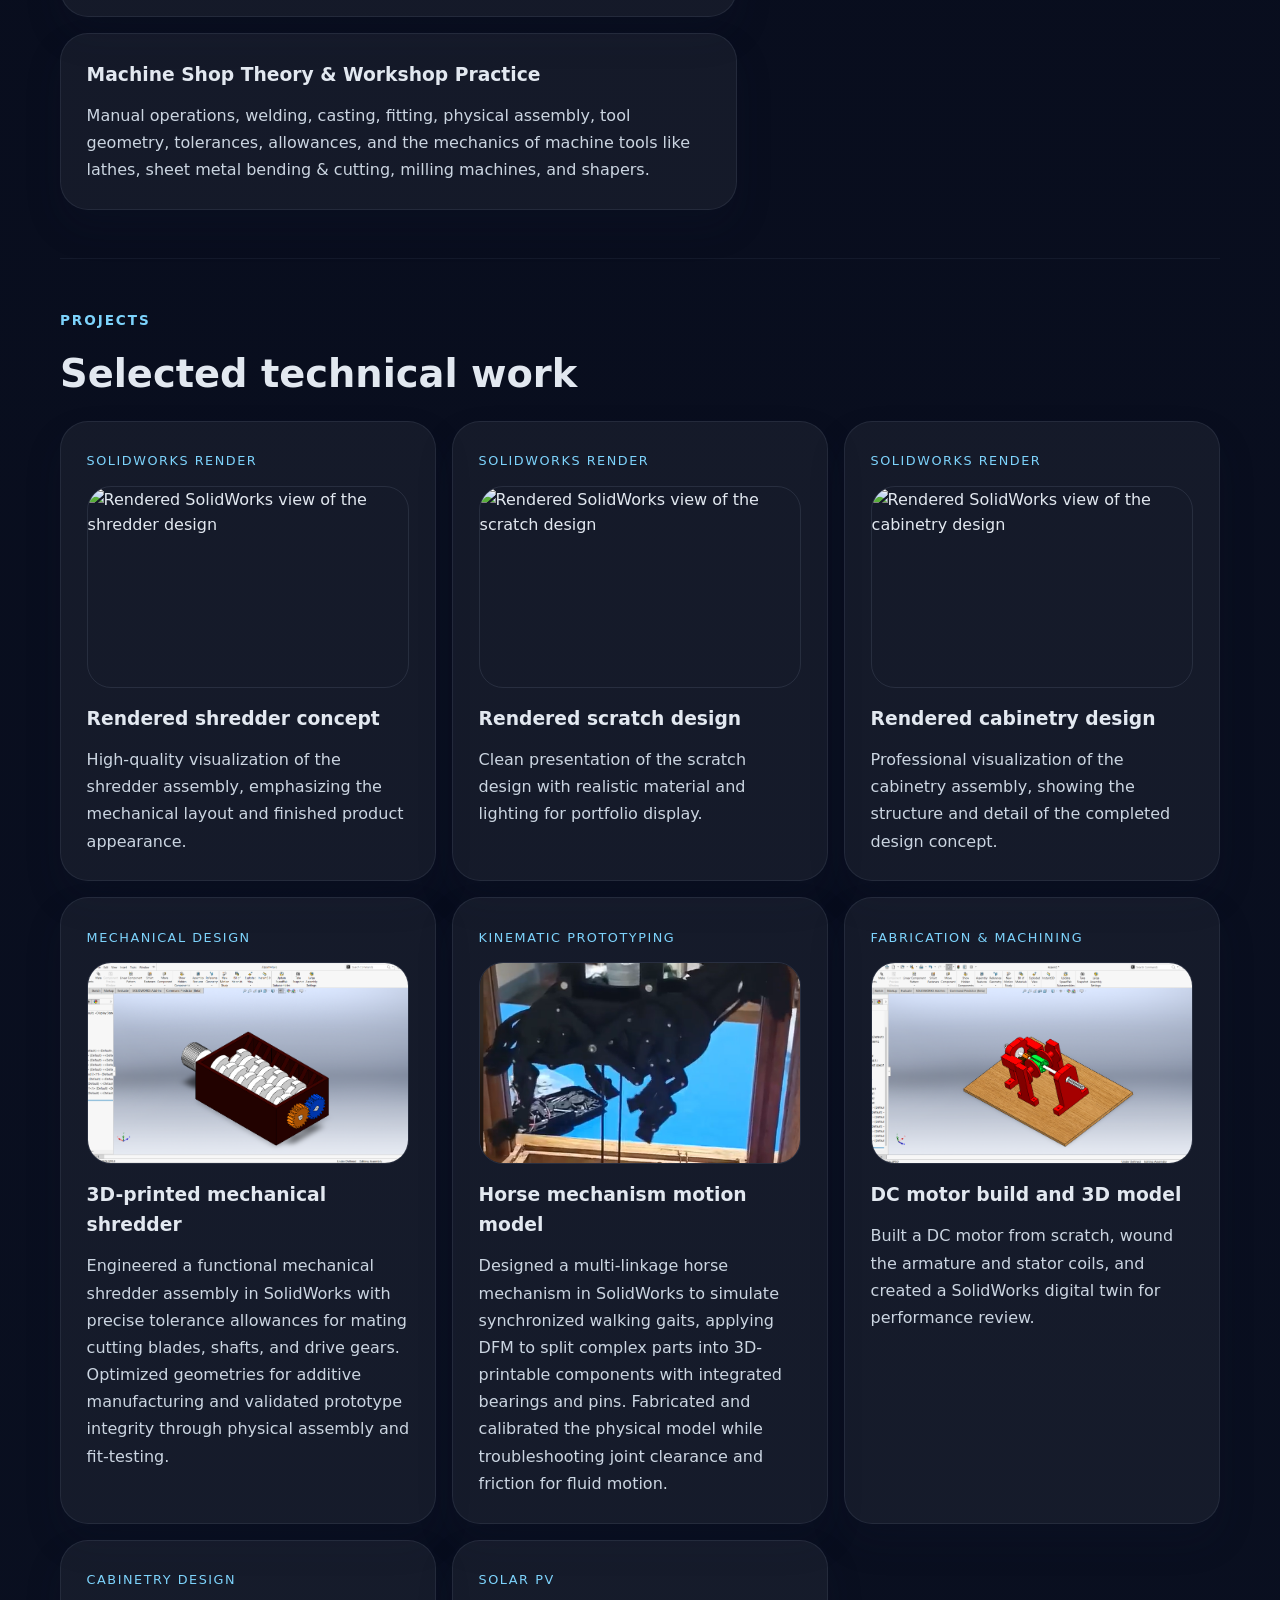
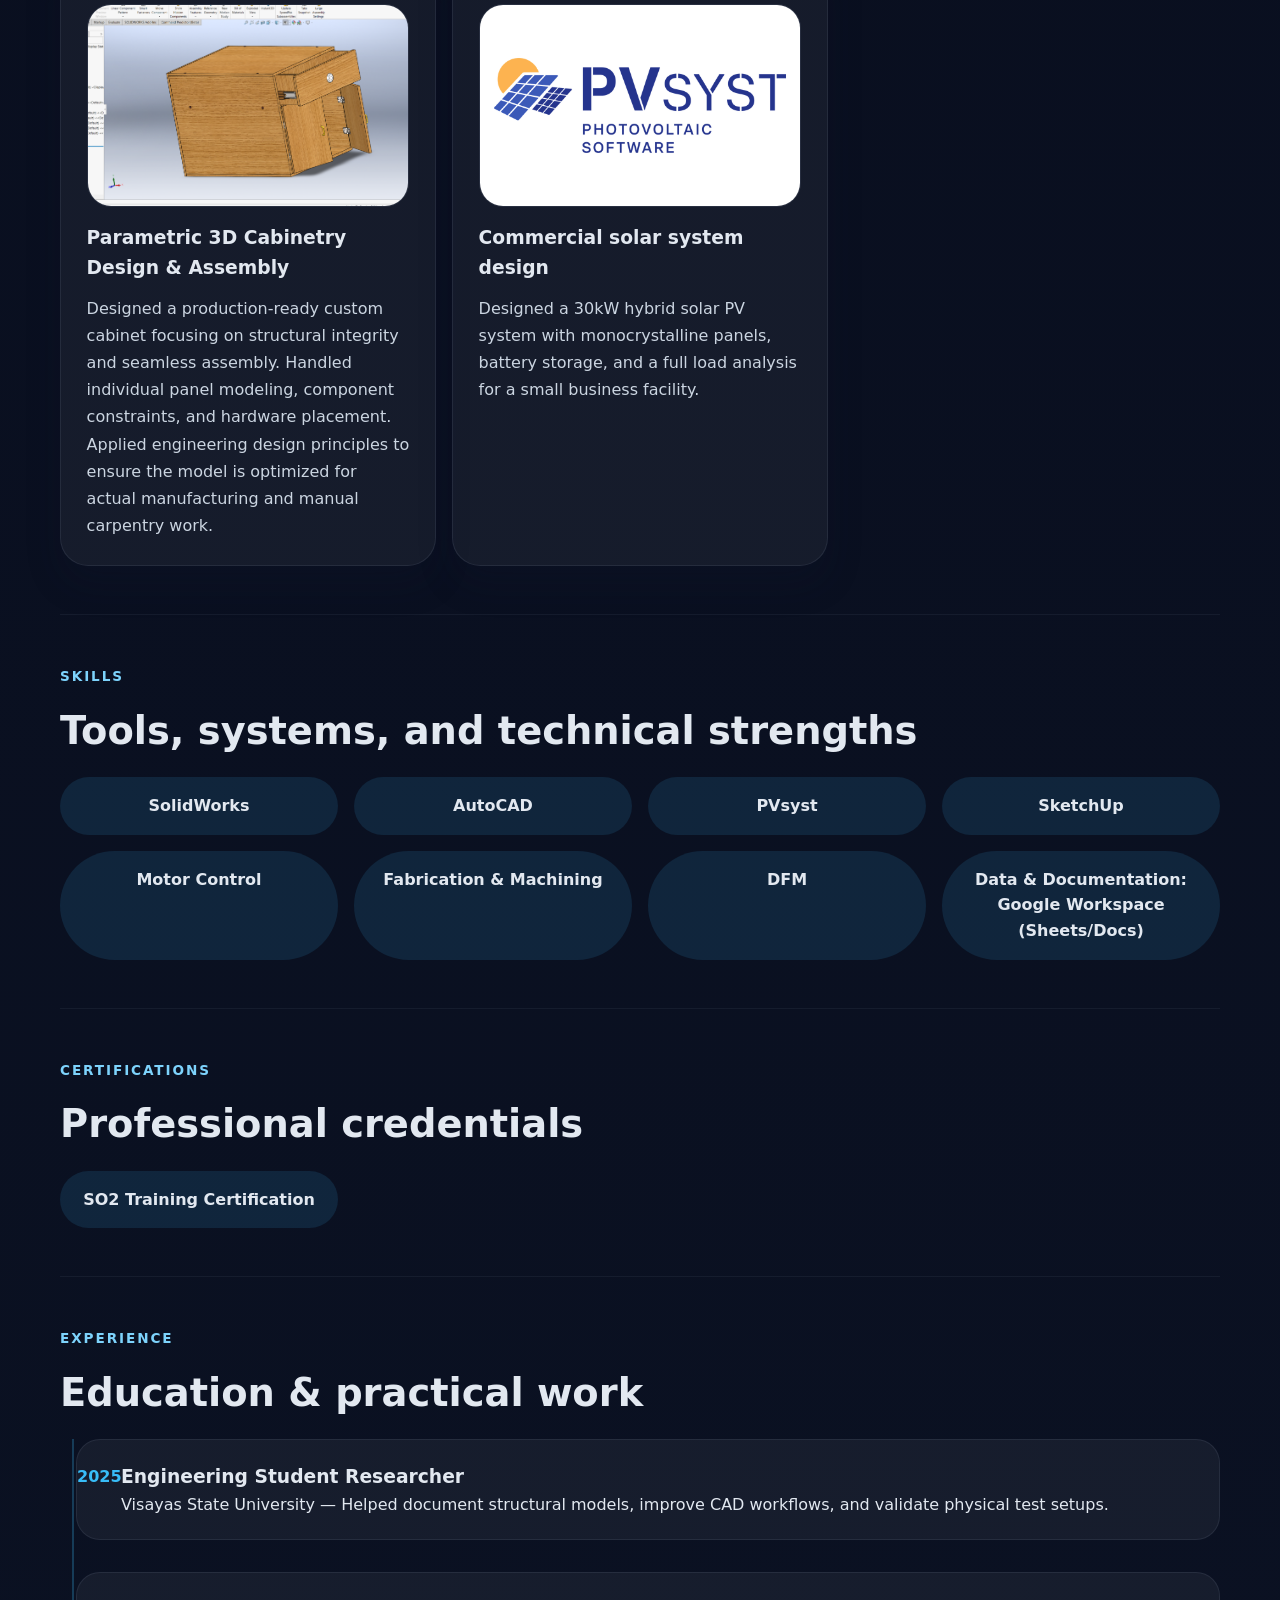
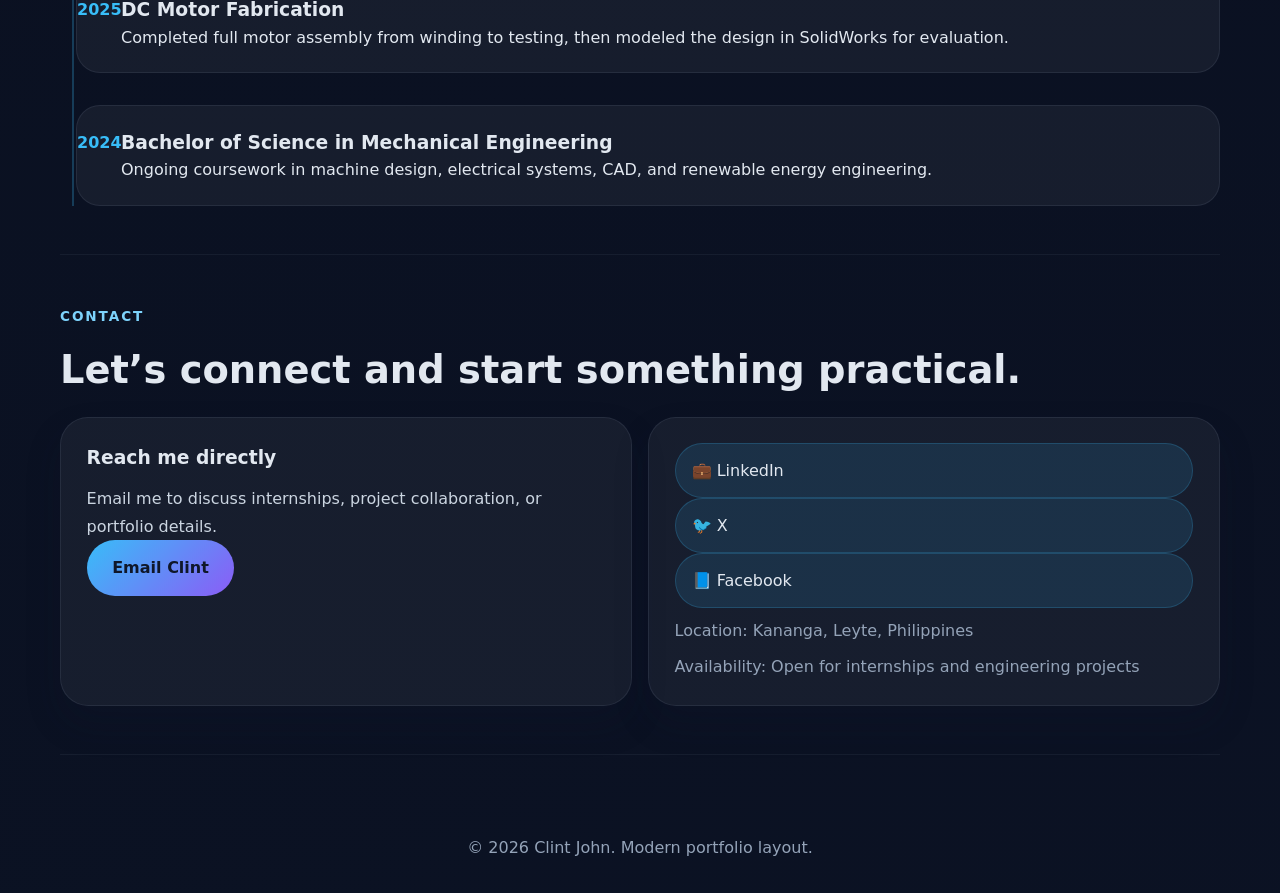
==== commit 29f50acc: "initial commit" ====
--- a/porfolio/index.html
+++ b/porfolio/index.html
@@ -1,4 +1,4 @@
-<!DOCTYPE html>
+    <!DOCTYPE html>
 <html lang="en">
 <head>
     <meta charset="UTF-8">
@@ -87,6 +87,30 @@
                     <h2>Selected technical work</h2>
                 </div>
                 <div class="card-grid project-grid">
+                    <a href="#contact" class="card card-link">
+                        <span class="card-label">SolidWorks Render</span>
+                        <div class="card-image-wrap">
+                            <img src="assets/rendered%20shredder%20solidworks.png" alt="Rendered SolidWorks view of the shredder design" class="card-image">
+                        </div>
+                        <h3>Rendered shredder concept</h3>
+                        <p>High-quality visualization of the shredder assembly, emphasizing the mechanical layout and finished product appearance.</p>
+                    </a>
+                    <a href="#contact" class="card card-link">
+                        <span class="card-label">SolidWorks Render</span>
+                        <div class="card-image-wrap">
+                            <img src="assets/scratch%20render%20solidworks.png" alt="Rendered SolidWorks view of the scratch design" class="card-image">
+                        </div>
+                        <h3>Rendered scratch design</h3>
+                        <p>Clean presentation of the scratch design with realistic material and lighting for portfolio display.</p>
+                    </a>
+                    <a href="#contact" class="card card-link">
+                        <span class="card-label">SolidWorks Render</span>
+                        <div class="card-image-wrap">
+                            <img src="assets/cabinet%20rendered%20solidworks.png" alt="Rendered SolidWorks view of the cabinetry design" class="card-image">
+                        </div>
+                        <h3>Rendered cabinetry design</h3>
+                        <p>Professional visualization of the cabinetry assembly, showing the structure and detail of the completed design concept.</p>
+                    </a>
                     <a href="#project-mechanical-design" class="card card-link">
                         <span class="card-label">Mechanical Design</span>
                         <div class="card-image-wrap">
--- a/porfolio/styles.css
+++ b/porfolio/styles.css
@@ -160,6 +160,14 @@
     background: rgba(255,255,255,0.08);
     border: 1px solid rgba(148,163,184,0.18);
     color: #e2e8f0;
+}
+
+.page-shell {
+    background: linear-gradient(180deg, rgba(8, 12, 28, 0.96), rgba(11, 18, 35, 0.98));
+}
+
+.section {
+    page-break-inside: avoid;
 }
 
 .button-primary:hover,
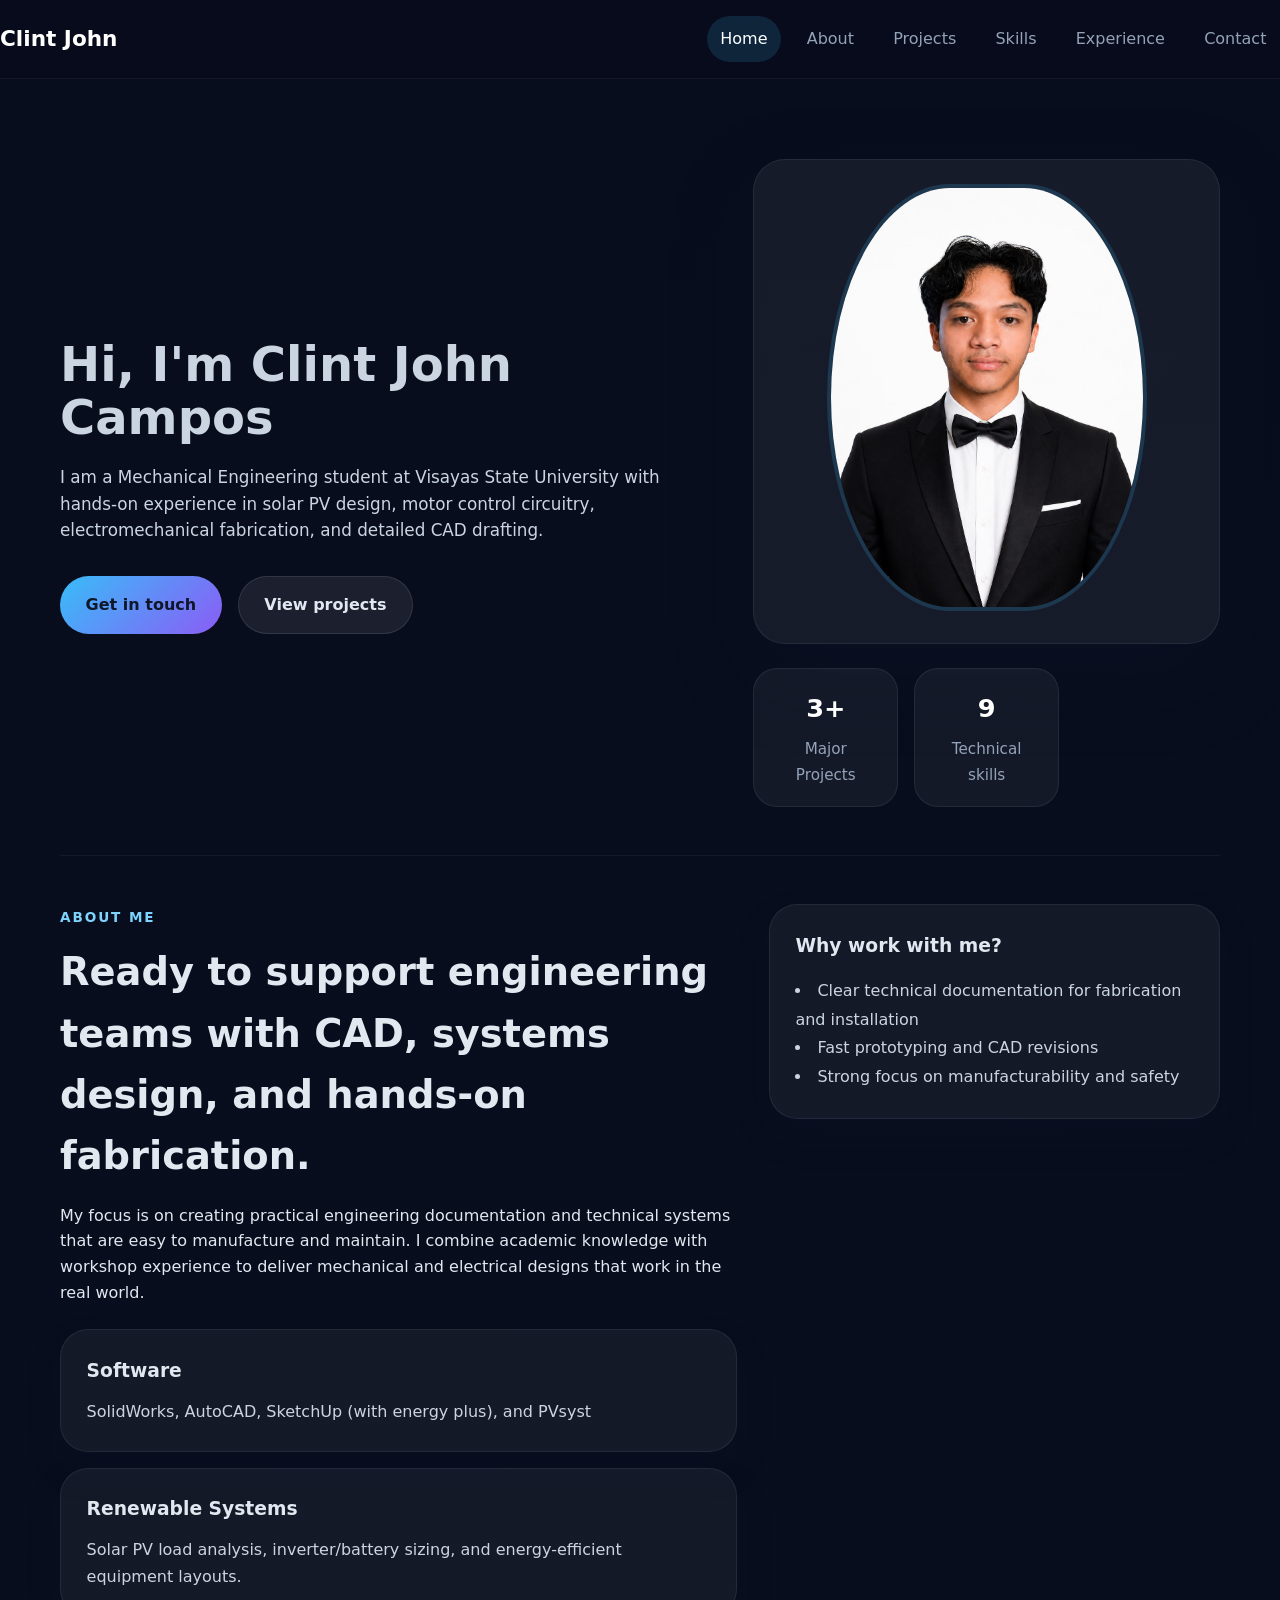
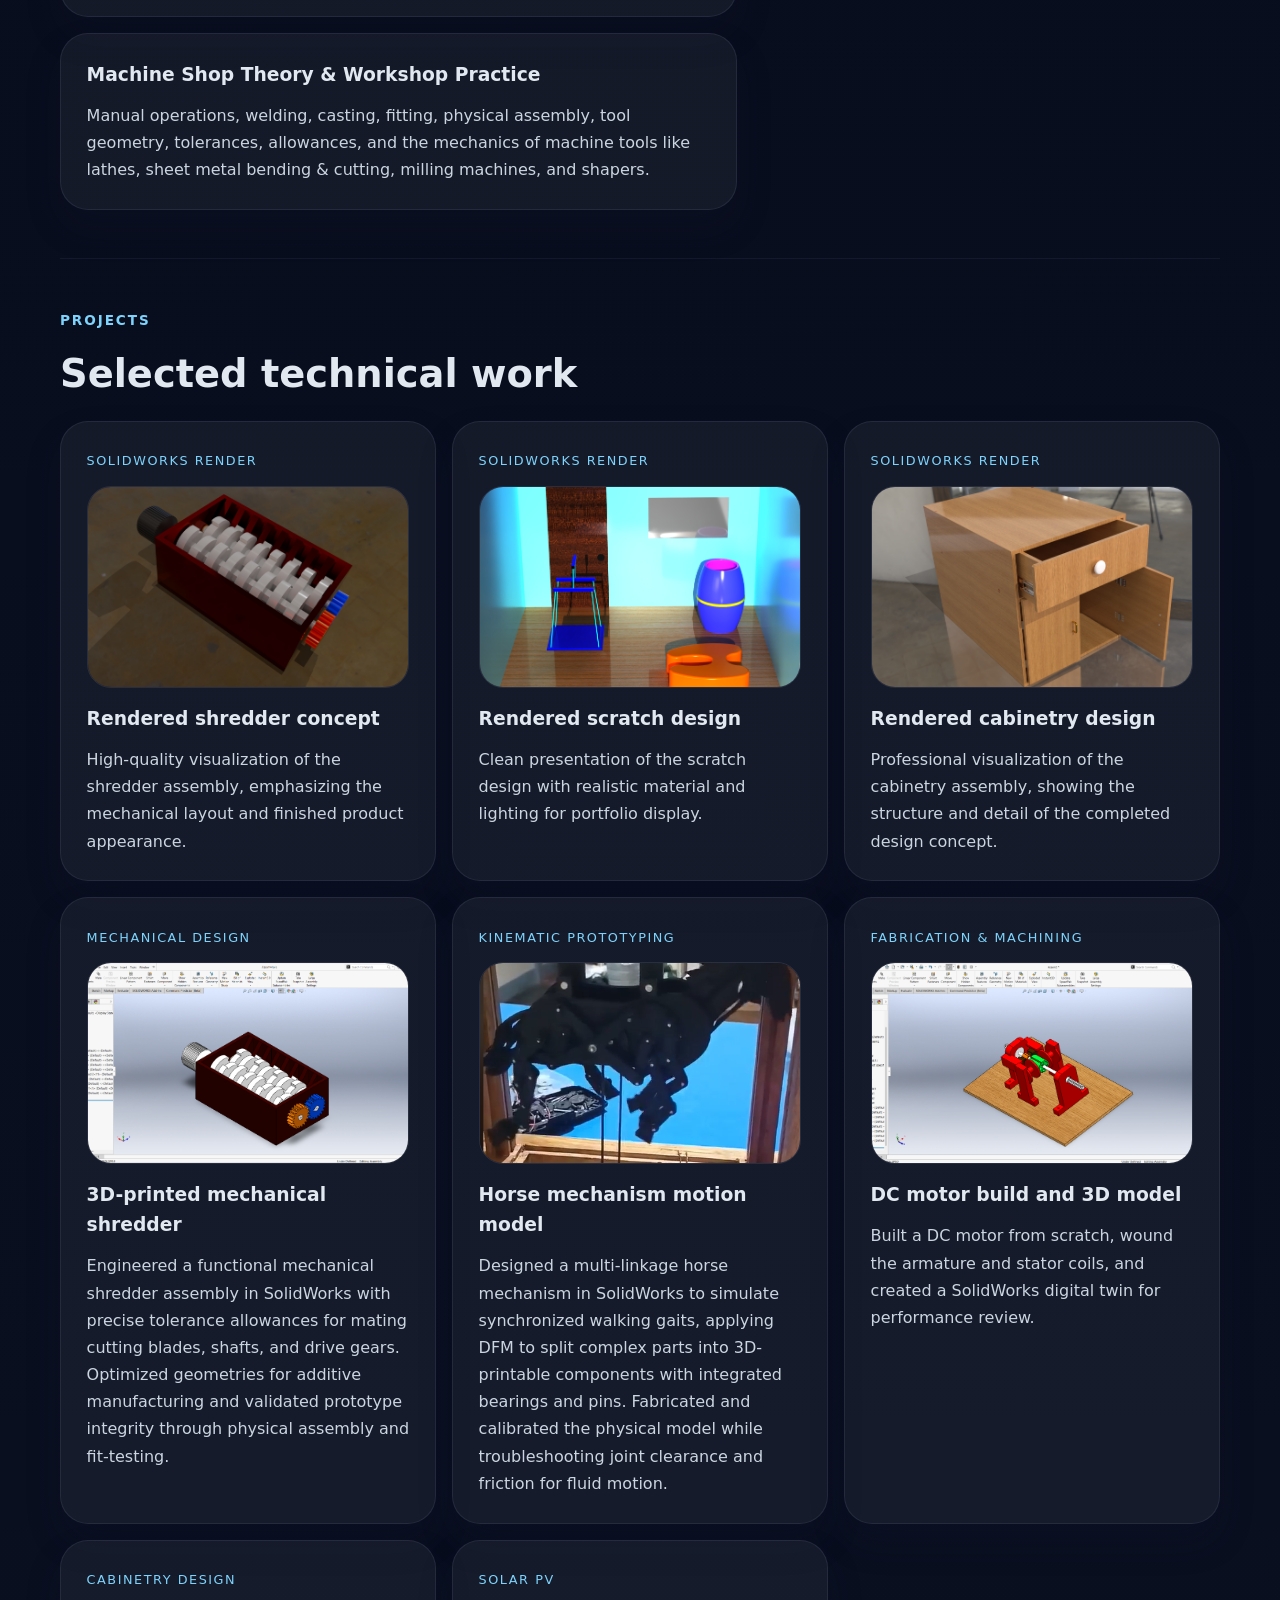
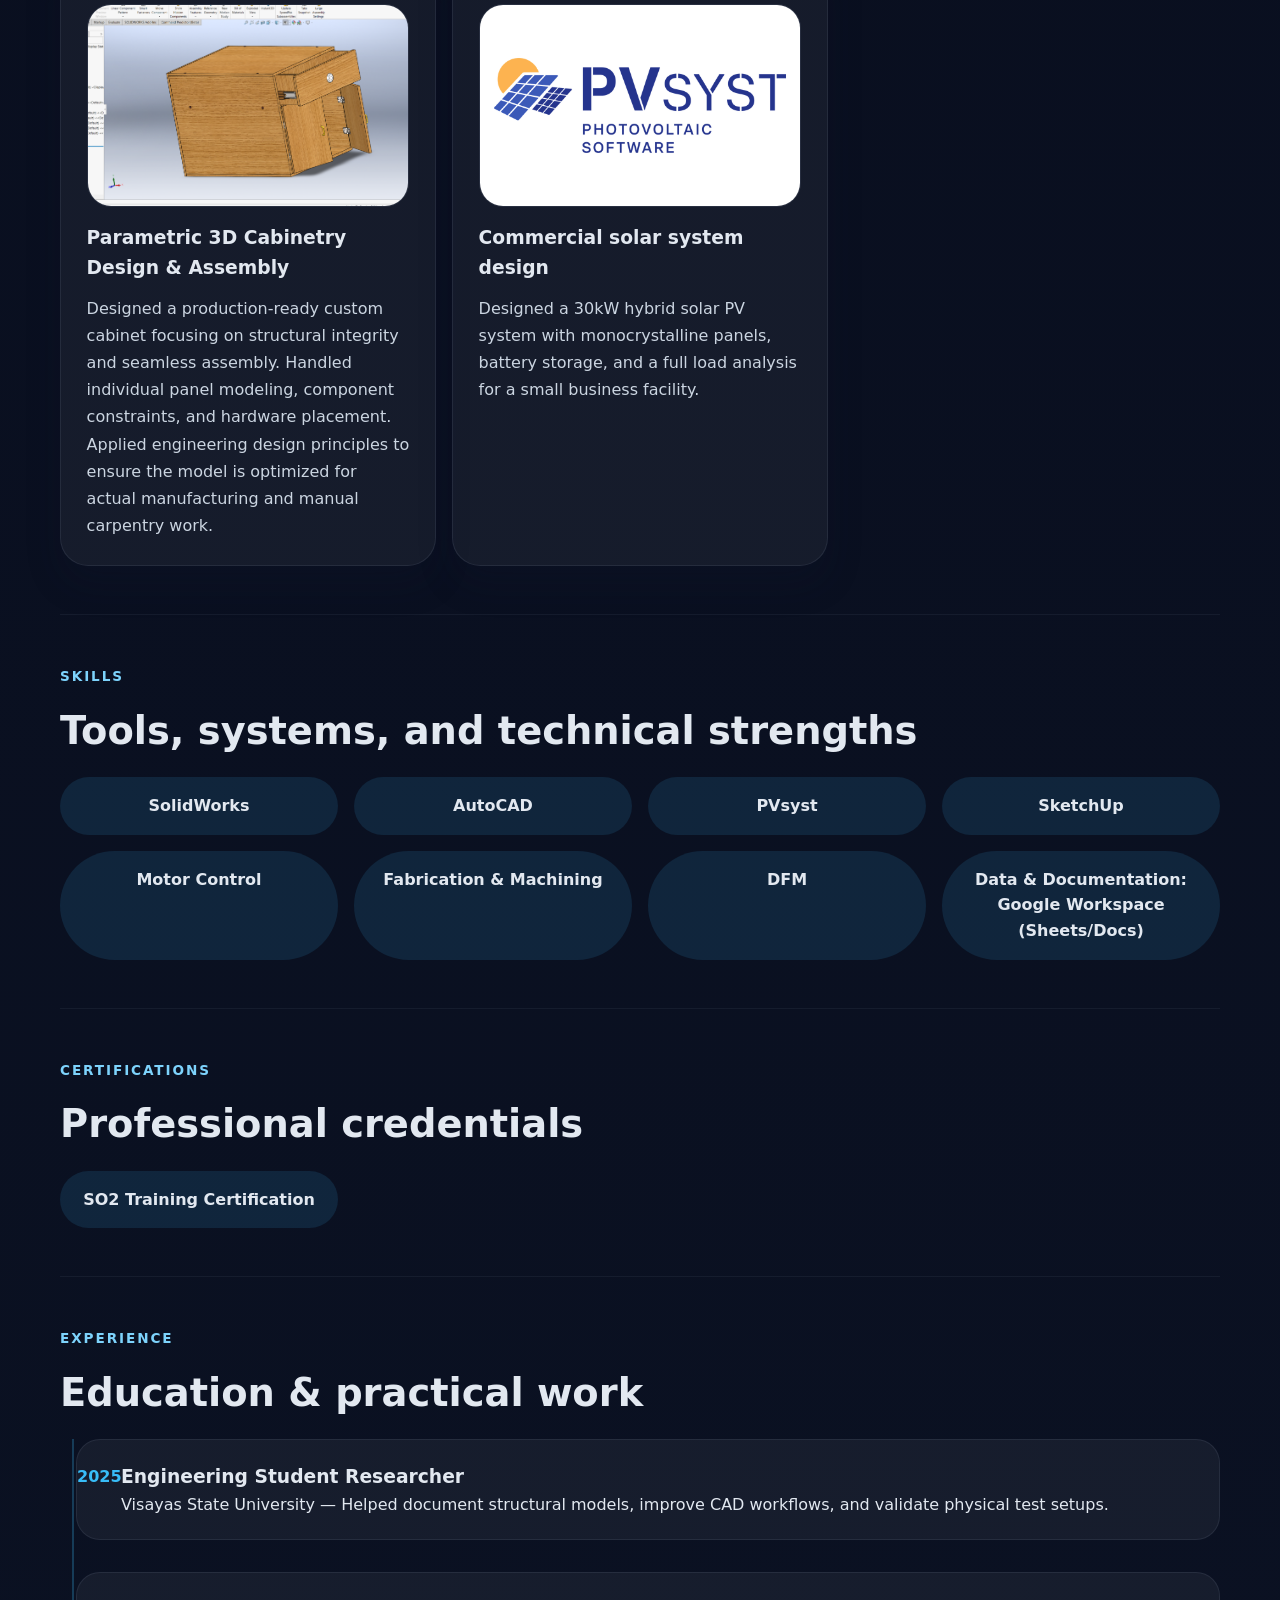
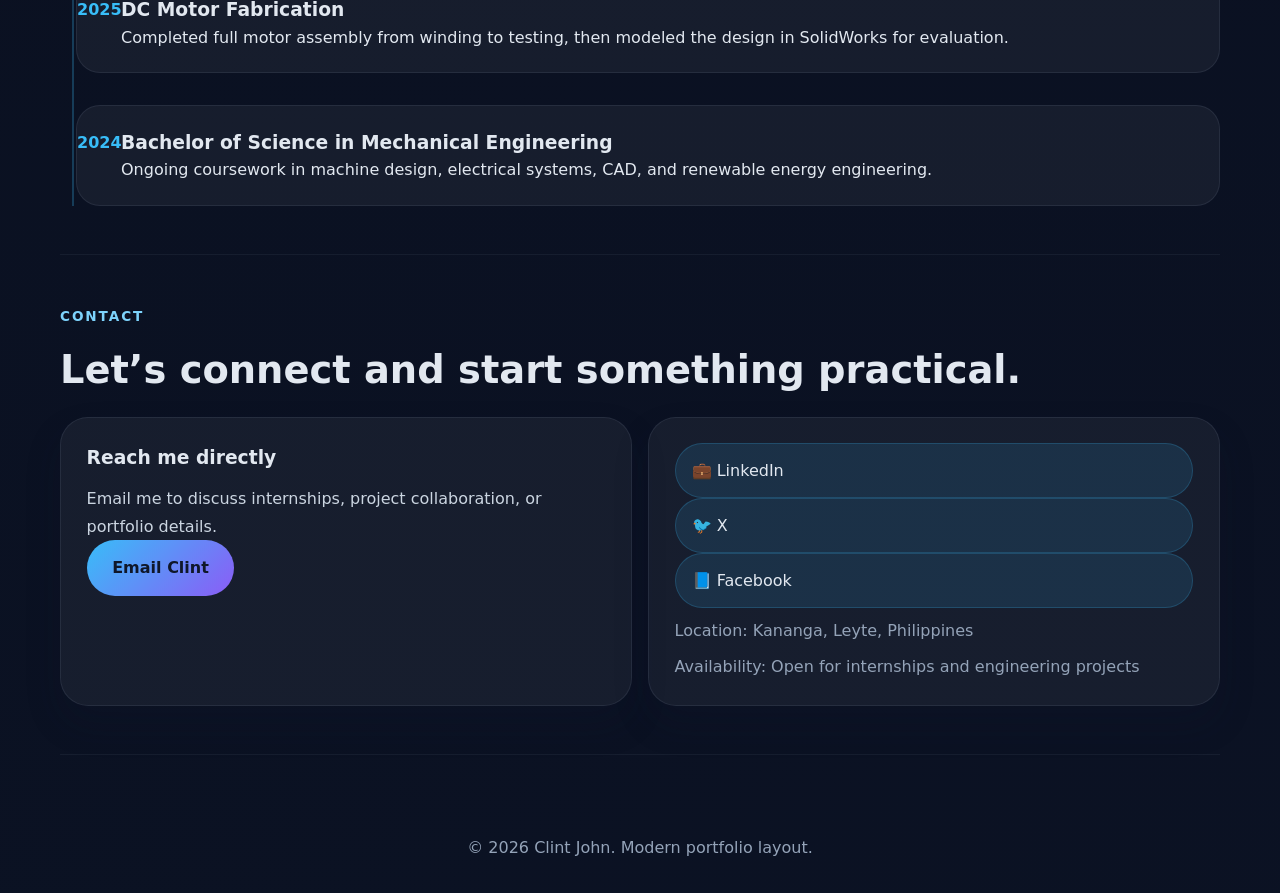
==== commit 8d66401e: "Update portfolio images" ====
--- a/porfolio/index.html
+++ b/porfolio/index.html
@@ -90,7 +90,7 @@
                     <a href="#contact" class="card card-link">
                         <span class="card-label">SolidWorks Render</span>
                         <div class="card-image-wrap">
-                            <img src="assets/rendered%20shredder%20solidworks.png" alt="Rendered SolidWorks view of the shredder design" class="card-image">
+                            <img src="assets/rendered-shredder-solidworks.png" alt="Rendered SolidWorks view of the shredder design" class="card-image">
                         </div>
                         <h3>Rendered shredder concept</h3>
                         <p>High-quality visualization of the shredder assembly, emphasizing the mechanical layout and finished product appearance.</p>
@@ -98,7 +98,7 @@
                     <a href="#contact" class="card card-link">
                         <span class="card-label">SolidWorks Render</span>
                         <div class="card-image-wrap">
-                            <img src="assets/scratch%20render%20solidworks.png" alt="Rendered SolidWorks view of the scratch design" class="card-image">
+                            <img src="assets/scratch-render-solidworks.png" alt="Rendered SolidWorks view of the scratch design" class="card-image">
                         </div>
                         <h3>Rendered scratch design</h3>
                         <p>Clean presentation of the scratch design with realistic material and lighting for portfolio display.</p>
@@ -106,7 +106,7 @@
                     <a href="#contact" class="card card-link">
                         <span class="card-label">SolidWorks Render</span>
                         <div class="card-image-wrap">
-                            <img src="assets/cabinet%20rendered%20solidworks.png" alt="Rendered SolidWorks view of the cabinetry design" class="card-image">
+                            <img src="assets/cabinet-rendered-solidworks.png" alt="Rendered SolidWorks view of the cabinetry design" class="card-image">
                         </div>
                         <h3>Rendered cabinetry design</h3>
                         <p>Professional visualization of the cabinetry assembly, showing the structure and detail of the completed design concept.</p>
